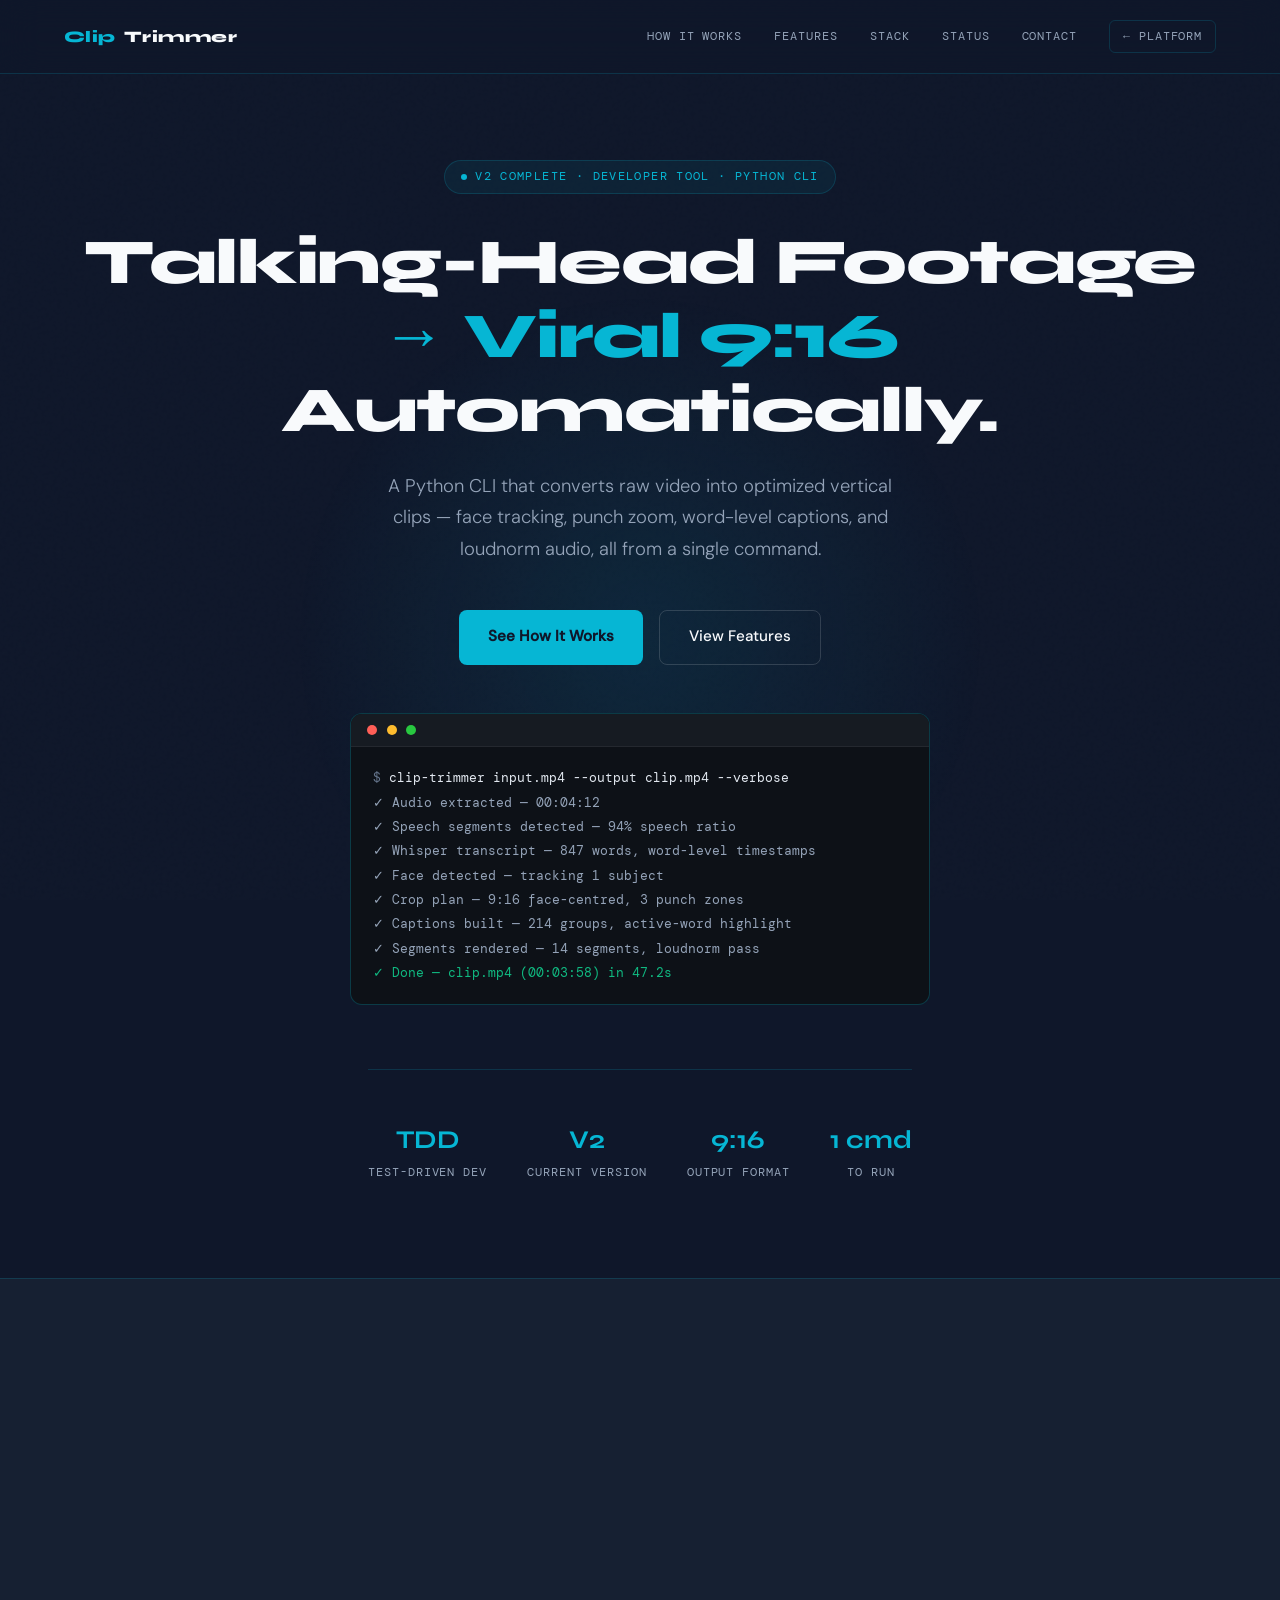
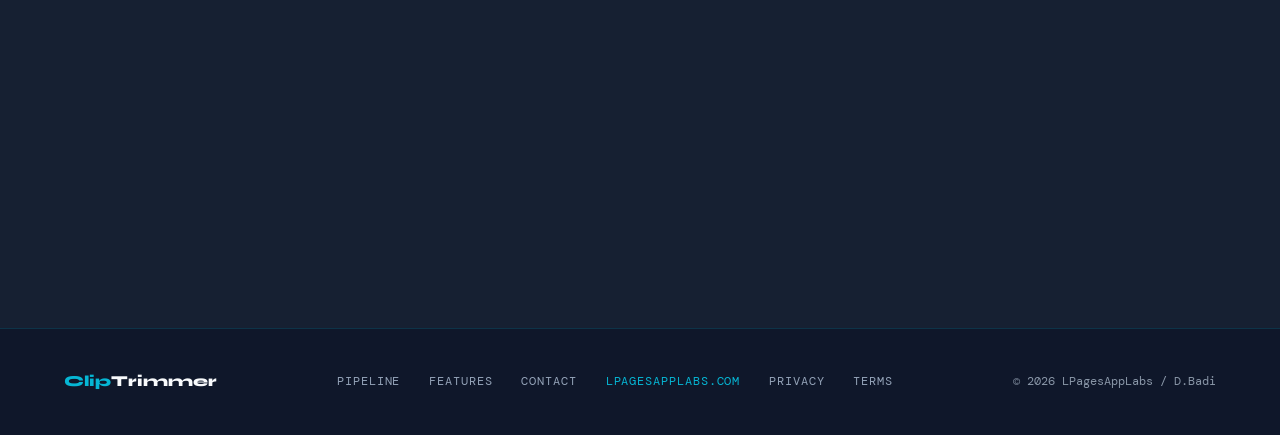
==== public/index.html @ 2daab719 "Separate served content from internal tooling — the actual fix _redirects failed twice to block /.ci" ====
<!DOCTYPE html>
<!-- LPagesAppLabs Platform v1.0 · Clip Trimmer · contact@lpagesapplabs.com -->
<html lang="en">
<head>
  <meta charset="UTF-8" />
  <meta name="viewport" content="width=device-width, initial-scale=1.0"/>
  <meta name="color-scheme" content="dark">
  <title>Clip Trimmer — Viral 9:16 Video Automation</title>
  <meta name="description" content="Clip Trimmer is a Python CLI tool that automatically converts talking-head footage into optimized 9:16 vertical clips with face tracking, punch zoom, and ASS captions.">
  <link rel="canonical" href="https://clip-trimmer.lpagesapplabs.com/" />
  <meta property="og:title" content="Clip Trimmer — Viral 9:16 Video Automation" />
  <meta property="og:description" content="Python CLI. Face crop, punch zoom, captions. V2 complete. Fully tested." />
  <meta property="og:url" content="https://clip-trimmer.lpagesapplabs.com/" />
  <meta property="og:image" content="https://lpagesapplabs.com/og-image.png" />
  <meta property="og:image:width" content="1200" />
  <meta property="og:image:height" content="630" />
  <meta property="og:type" content="website" />
  <meta name="twitter:card" content="summary_large_image" />
  <meta name="twitter:title" content="Clip Trimmer — Viral 9:16 Video Automation" />
  <meta name="twitter:description" content="Python CLI. Face crop, punch zoom, captions. V2 complete. Fully tested." />
  <meta name="twitter:image" content="https://lpagesapplabs.com/og-image.png" />
  <meta name="theme-color" content="#0F172A">
  <meta name="robots" content="index, follow">
  <link rel="icon" href="https://lpagesapplabs.com/logo.svg" type="image/svg+xml">
  <script src="main.js"></script>
  <link rel="stylesheet" href="fonts.css">
  <link rel="preload" href="fonts/syne-latin-800-normal.woff2" as="font" type="font/woff2" crossorigin>
  <link rel="preload" href="fonts/dm-sans-latin-400-normal.woff2" as="font" type="font/woff2" crossorigin>
  <link rel="stylesheet" href="styles.css">
</head>
<body>
<a class="skip-link" href="#main-content">Skip to main content</a>

<nav>
  <a href="#hero" class="nav-logo"><span>Clip</span>Trimmer</a>
  <div class="nav-right">
    <div class="nav-links">
      <a href="#pipeline">How It Works</a>
      <a href="#features">Features</a>
      <a href="#tech">Stack</a>
      <a href="#status">Status</a>
      <a href="#contact">Contact</a>
    </div>
    <a href="https://lpagesapplabs.com" class="nav-platform" rel="noopener noreferrer">← Platform</a>
    <button class="nav-hamburger" id="hamburger" aria-label="Menu" aria-expanded="false" aria-controls="navMobile"><span></span><span></span><span></span></button>
  </div>
</nav>
<div class="nav-mobile" id="navMobile">
  <a href="#pipeline">How It Works</a>
  <a href="#features">Features</a>
  <a href="#tech">Stack</a>
  <a href="#status">Status</a>
  <a href="#contact">Contact</a>
  <a href="https://lpagesapplabs.com" rel="noopener noreferrer">← Platform</a>
</div>

<main id="main-content">
<!-- HERO -->
<section id="hero">
  <div class="hero-glow"></div>
  <div class="hero-badge"><span class="badge-dot"></span> V2 Complete · Developer Tool · Python CLI</div>
  <h1>Talking-Head Footage<br><span class="accent">→ Viral 9:16</span><br>Automatically.</h1>
  <p class="hero-sub">A Python CLI that converts raw video into optimized vertical clips — face tracking, punch zoom, word-level captions, and loudnorm audio, all from a single command.</p>
  <div class="btn-group">
    <a href="#pipeline" class="btn btn-primary">See How It Works</a>
    <a href="#features" class="btn btn-secondary">View Features</a>
  </div>

  <!-- TERMINAL MOCK -->
  <div class="terminal-wrap">
    <div class="terminal">
      <div class="terminal-bar">
        <span class="t-dot r"></span><span class="t-dot y"></span><span class="t-dot g"></span>
      </div>
      <div class="terminal-body">
        <div><span class="t-prompt">$ </span><span class="t-cmd">clip-trimmer input.mp4 --output clip.mp4 --verbose</span></div>
        <div><span class="t-out">✓ Audio extracted — 00:04:12</span></div>
        <div><span class="t-out">✓ Speech segments detected — 94% speech ratio</span></div>
        <div><span class="t-out">✓ Whisper transcript — 847 words, word-level timestamps</span></div>
        <div><span class="t-out">✓ Face detected — tracking 1 subject</span></div>
        <div><span class="t-out">✓ Crop plan — 9:16 face-centred, 3 punch zones</span></div>
        <div><span class="t-out">✓ Captions built — 214 groups, active-word highlight</span></div>
        <div><span class="t-out">✓ Segments rendered — 14 segments, loudnorm pass</span></div>
        <div><span class="t-ok">✓ Done — clip.mp4 (00:03:58) in 47.2s</span></div>
      </div>
    </div>
  </div>

  <div class="hero-stat-bar">
    <div class="stat"><div class="stat-num">TDD</div><div class="stat-label">Test-driven dev</div></div>
    <div class="stat"><div class="stat-num">V2</div><div class="stat-label">Current version</div></div>
    <div class="stat"><div class="stat-num">9:16</div><div class="stat-label">Output format</div></div>
    <div class="stat"><div class="stat-num">1 cmd</div><div class="stat-label">To run</div></div>
  </div>
</section>

<!-- PIPELINE -->
<section id="pipeline">
  <div class="pipeline-inner">
    <div class="pipeline-header reveal">
      <div class="section-label">The Pipeline</div>
      <h2 class="section-title">One Command.<br>Six Stages.</h2>
      <p>Every step is deterministic, testable in isolation, and configurable via CLI flags.</p>
    </div>
    <div class="steps-grid">
      <div class="step-card reveal"><div class="step-n">01 / AUDIO</div><div class="step-icon"><svg width="24" height="24" viewBox="0 0 24 24" fill="none" stroke="#06B6D4" stroke-width="1.5" stroke-linecap="round" stroke-linejoin="round" aria-hidden="true"><path d="M12 1a3 3 0 0 0-3 3v8a3 3 0 0 0 6 0V4a3 3 0 0 0-3-3z"/><path d="M19 10v2a7 7 0 0 1-14 0v-2"/><line x1="12" y1="19" x2="12" y2="23"/><line x1="8" y1="23" x2="16" y2="23"/></svg></div><h3 class="step-title">Extract & Detect Speech</h3><div class="step-desc">WebRTC VAD strips silence. Only real speech regions go forward.</div></div>
      <div class="step-card reveal"><div class="step-n">02 / TRANSCRIPT</div><div class="step-icon"><svg width="24" height="24" viewBox="0 0 24 24" fill="none" stroke="#06B6D4" stroke-width="1.5" stroke-linecap="round" stroke-linejoin="round" aria-hidden="true"><path d="M14 2H6a2 2 0 0 0-2 2v16a2 2 0 0 0 2 2h12a2 2 0 0 0 2-2V8z"/><polyline points="14 2 14 8 20 8"/><line x1="16" y1="13" x2="8" y2="13"/><line x1="16" y1="17" x2="8" y2="17"/><polyline points="10 9 9 9 8 9"/></svg></div><h3 class="step-title">Word-Level Timestamps</h3><div class="step-desc">OpenAI Whisper produces per-word timestamps with model caching.</div></div>
      <div class="step-card reveal"><div class="step-n">03 / FACE</div><div class="step-icon"><svg width="24" height="24" viewBox="0 0 24 24" fill="none" stroke="#06B6D4" stroke-width="1.5" stroke-linecap="round" stroke-linejoin="round" aria-hidden="true"><path d="M1 12s4-8 11-8 11 8 11 8-4 8-11 8-11-8-11-8z"/><circle cx="12" cy="12" r="3"/></svg></div><h3 class="step-title">Face Tracking</h3><div class="step-desc">Detects and tracks the main subject for a face-centred 9:16 crop.</div></div>
      <div class="step-card reveal"><div class="step-n">04 / EDIT</div><div class="step-icon"><svg width="24" height="24" viewBox="0 0 24 24" fill="none" stroke="#06B6D4" stroke-width="1.5" stroke-linecap="round" stroke-linejoin="round" aria-hidden="true"><circle cx="6" cy="6" r="3"/><circle cx="6" cy="18" r="3"/><line x1="20" y1="4" x2="8.12" y2="15.88"/><line x1="14.47" y1="14.48" x2="20" y2="20"/><line x1="8.12" y1="8.12" x2="12" y2="12"/></svg></div><h3 class="step-title">Crop & Punch Zoom Plan</h3><div class="step-desc">Per-segment scale→crop pipeline with slow-zoom for engagement.</div></div>
      <div class="step-card reveal"><div class="step-n">05 / CAPTIONS</div><div class="step-icon"><svg width="24" height="24" viewBox="0 0 24 24" fill="none" stroke="#06B6D4" stroke-width="1.5" stroke-linecap="round" stroke-linejoin="round" aria-hidden="true"><path d="M21 15a2 2 0 0 1-2 2H7l-4 4V5a2 2 0 0 1 2-2h14a2 2 0 0 1 2 2z"/></svg></div><h3 class="step-title">ASS Caption Burn</h3><div class="step-desc">3–5 word groups with active-word highlight — burned into the output.</div></div>
      <div class="step-card reveal"><div class="step-n">06 / RENDER</div><div class="step-icon"><svg width="24" height="24" viewBox="0 0 24 24" fill="none" stroke="#06B6D4" stroke-width="1.5" stroke-linecap="round" stroke-linejoin="round" aria-hidden="true"><rect x="2" y="2" width="20" height="20" rx="2.18" ry="2.18"/><line x1="7" y1="2" x2="7" y2="22"/><line x1="17" y1="2" x2="17" y2="22"/><line x1="2" y1="12" x2="22" y2="12"/><line x1="2" y1="7" x2="7" y2="7"/><line x1="2" y1="17" x2="7" y2="17"/><line x1="17" y1="17" x2="22" y2="17"/><line x1="17" y1="7" x2="22" y2="7"/></svg></div><h3 class="step-title">FFmpeg Render & Loudnorm</h3><div class="step-desc">Segments rendered and concatenated. Audio normalised to broadcast standard.</div></div>
    </div>
  </div>
</section>

<!-- FEATURES -->
<section id="features">
  <div class="features-header reveal">
    <div class="section-label">What's In V2</div>
    <h2 class="section-title">Built for Reliability.</h2>
  </div>
  <div class="feat-grid">
    <div class="feat-card reveal"><div class="feat-icon"><svg width="24" height="24" viewBox="0 0 24 24" fill="none" stroke="#06B6D4" stroke-width="1.5" stroke-linecap="round" stroke-linejoin="round" aria-hidden="true"><circle cx="12" cy="12" r="10"/><circle cx="12" cy="12" r="6"/><circle cx="12" cy="12" r="2"/></svg></div><div class="feat-title">Face-Centred Crop</div><p class="feat-desc">Automatically centres the 9:16 crop on the detected face. Falls back to centre crop when no face is present.</p></div>
    <div class="feat-card reveal"><div class="feat-icon"><svg width="24" height="24" viewBox="0 0 24 24" fill="none" stroke="#06B6D4" stroke-width="1.5" stroke-linecap="round" stroke-linejoin="round" aria-hidden="true"><polygon points="13 2 3 14 12 14 11 22 21 10 12 10 13 2"/></svg></div><div class="feat-title">Punch Zoom</div><p class="feat-desc">Adds slow-zoom punch-in effects at strategic moments to increase retention without looking artificial.</p></div>
    <div class="feat-card reveal"><div class="feat-icon"><svg width="24" height="24" viewBox="0 0 24 24" fill="none" stroke="#06B6D4" stroke-width="1.5" stroke-linecap="round" stroke-linejoin="round" aria-hidden="true"><path d="M21 15a2 2 0 0 1-2 2H7l-4 4V5a2 2 0 0 1 2-2h14a2 2 0 0 1 2 2z"/></svg></div><div class="feat-title">ASS Captions with Highlight</div><p class="feat-desc">Word-level timestamps from Whisper drive 3–5 word caption groups with an active-word highlight that tracks speech.</p></div>
    <div class="feat-card reveal"><div class="feat-icon"><svg width="24" height="24" viewBox="0 0 24 24" fill="none" stroke="#06B6D4" stroke-width="1.5" stroke-linecap="round" stroke-linejoin="round" aria-hidden="true"><polygon points="11 5 6 9 2 9 2 15 6 15 11 19 11 5"/><line x1="23" y1="9" x2="17" y2="15"/><line x1="17" y1="9" x2="23" y2="15"/></svg></div><div class="feat-title">Silence Removal</div><p class="feat-desc">WebRTC VAD detects and cuts silent sections. <code>--silence-gap</code> flag controls the minimum gap to cut.</p></div>
    <div class="feat-card reveal"><div class="feat-icon"><svg width="24" height="24" viewBox="0 0 24 24" fill="none" stroke="#06B6D4" stroke-width="1.5" stroke-linecap="round" stroke-linejoin="round" aria-hidden="true"><line x1="18" y1="20" x2="18" y2="10"/><line x1="12" y1="20" x2="12" y2="4"/><line x1="6" y1="20" x2="6" y2="14"/></svg></div><div class="feat-title">Loudnorm Audio</div><p class="feat-desc">EBU R128 loudness normalisation applied per-segment and on the final output. Consistent audio across all clips.</p></div>
    <div class="feat-card reveal"><div class="feat-icon"><svg width="24" height="24" viewBox="0 0 24 24" fill="none" stroke="#06B6D4" stroke-width="1.5" stroke-linecap="round" stroke-linejoin="round" aria-hidden="true"><path d="M9 3v9l-3 6h12l-3-6V3"/><line x1="8" y1="3" x2="16" y2="3"/></svg></div><div class="feat-title">Test-driven, CI/CD</div><p class="feat-desc">Unit tests cover every module. Automated CI runs on every push. Zero suppressed warnings.</p></div>
  </div>
</section>

<!-- TECH STACK -->
<section id="tech">
  <div class="tech-inner">
    <div class="tech-header reveal">
      <div class="section-label">Tech Stack</div>
      <h2 class="section-title">Built on Proven Tools.</h2>
    </div>
    <div class="stack-grid reveal">
      <div class="stack-item"><span class="stack-icon"><svg width="24" height="24" viewBox="0 0 24 24" fill="none" stroke="#06B6D4" stroke-width="1.5" stroke-linecap="round" stroke-linejoin="round" aria-hidden="true"><polyline points="4 17 10 11 4 5"/><line x1="12" y1="19" x2="20" y2="19"/></svg></span><div><div class="stack-name">Python</div><div class="stack-role">CLI · core pipeline</div></div></div>
      <div class="stack-item"><span class="stack-icon"><svg width="24" height="24" viewBox="0 0 24 24" fill="none" stroke="#06B6D4" stroke-width="1.5" stroke-linecap="round" stroke-linejoin="round" aria-hidden="true"><path d="M12 1a3 3 0 0 0-3 3v8a3 3 0 0 0 6 0V4a3 3 0 0 0-3-3z"/><path d="M19 10v2a7 7 0 0 1-14 0v-2"/><line x1="12" y1="19" x2="12" y2="23"/><line x1="8" y1="23" x2="16" y2="23"/></svg></span><div><div class="stack-name">Whisper</div><div class="stack-role">Word-level transcription</div></div></div>
      <div class="stack-item"><span class="stack-icon"><svg width="24" height="24" viewBox="0 0 24 24" fill="none" stroke="#06B6D4" stroke-width="1.5" stroke-linecap="round" stroke-linejoin="round" aria-hidden="true"><polyline points="22 12 18 12 15 21 9 3 6 12 2 12"/></svg></span><div><div class="stack-name">WebRTC VAD</div><div class="stack-role">Speech detection</div></div></div>
      <div class="stack-item"><span class="stack-icon"><svg width="24" height="24" viewBox="0 0 24 24" fill="none" stroke="#06B6D4" stroke-width="1.5" stroke-linecap="round" stroke-linejoin="round" aria-hidden="true"><rect x="2" y="2" width="20" height="20" rx="2.18" ry="2.18"/><line x1="7" y1="2" x2="7" y2="22"/><line x1="17" y1="2" x2="17" y2="22"/><line x1="2" y1="12" x2="22" y2="12"/><line x1="2" y1="7" x2="7" y2="7"/><line x1="2" y1="17" x2="7" y2="17"/><line x1="17" y1="17" x2="22" y2="17"/><line x1="17" y1="7" x2="22" y2="7"/></svg></span><div><div class="stack-name">FFmpeg</div><div class="stack-role">Video render + loudnorm</div></div></div>
      <div class="stack-item"><span class="stack-icon"><svg width="24" height="24" viewBox="0 0 24 24" fill="none" stroke="#06B6D4" stroke-width="1.5" stroke-linecap="round" stroke-linejoin="round" aria-hidden="true"><path d="M1 12s4-8 11-8 11 8 11 8-4 8-11 8-11-8-11-8z"/><circle cx="12" cy="12" r="3"/></svg></span><div><div class="stack-name">OpenCV</div><div class="stack-role">Face detection + tracking</div></div></div>
      <div class="stack-item"><span class="stack-icon"><svg width="24" height="24" viewBox="0 0 24 24" fill="none" stroke="#06B6D4" stroke-width="1.5" stroke-linecap="round" stroke-linejoin="round" aria-hidden="true"><polyline points="9 11 12 14 22 4"/><path d="M21 12v7a2 2 0 0 1-2 2H5a2 2 0 0 1-2-2V5a2 2 0 0 1 2-2h11"/></svg></span><div><div class="stack-name">Automated testing</div><div class="stack-role">Tests · linting · CI</div></div></div>
    </div>
  </div>
</section>

<!-- STATUS -->
<section id="status">
  <div class="status-inner">
    <div class="reveal">
      <div class="section-label">Build Status</div>
      <h2 class="section-title">V2 Complete.</h2>
      <p class="note-dim">All V2 modules are shipped. V3 (smart tracking, AI-guided cuts) is on the roadmap.</p>
    </div>
    <div class="status-bar reveal">
      <div class="status-row"><span class="s-label">Core pipeline (audio → render)</span><span class="s-badge s-done">✓ V2 Complete</span></div>
      <div class="status-row"><span class="s-label">Whisper word-level timestamps</span><span class="s-badge s-done">✓ V2 Complete</span></div>
      <div class="status-row"><span class="s-label">Face tracking crop</span><span class="s-badge s-done">✓ V2 Complete</span></div>
      <div class="status-row"><span class="s-label">ASS captions + active word highlight</span><span class="s-badge s-done">✓ V2 Complete</span></div>
      <div class="status-row"><span class="s-label">55 unit tests + CI/CD</span><span class="s-badge s-done">✓ V2 Complete</span></div>
      <div class="status-row"><span class="s-label">End-to-end validation on production clips</span><span class="s-badge s-wip">In progress</span></div>
      <div class="status-row"><span class="s-label">E2E test on real clips</span><span class="s-badge s-pending">→ In Progress</span></div>
      <div class="status-row"><span class="s-label">V3 — Smart tracking, AI-guided cuts</span><span class="s-badge s-roadmap">Roadmap</span></div>
    </div>
  </div>
</section>

<!-- CONTACT -->
<section id="contact">
  <div class="reveal">
    <div class="section-label">Get in Touch</div>
    <h2 class="section-title">Contact</h2>
  </div>
  <div class="contact-box reveal">
    <p>Questions, feedback, or integration requests — reach out directly.</p>
    <a href="mailto:contact@lpagesapplabs.com" class="contact-email">contact@lpagesapplabs.com</a>
  </div>
</section>

</main>

<footer>
  <a href="#hero" class="footer-logo"><span>Clip</span>Trimmer</a>
  <div class="footer-links">
    <a href="#pipeline">Pipeline</a>
    <a href="#features">Features</a>
    <a href="#contact">Contact</a>
    <a href="https://lpagesapplabs.com" class="footer-platform" rel="noopener noreferrer">lpagesapplabs.com</a>
    <a href="privacy.html">Privacy</a>
    <a href="terms.html">Terms</a>
  </div>
  <div class="footer-copy">© 2026 LPagesAppLabs / D.Badi</div>
</footer>

</body>
</html>
---- public/fonts.css ----
/* Self-hosted webfonts. Previously loaded from fonts.bunny.net, which sat in both
   style-src and font-src on all nine origins with no SRI possible, because the
   CSS URL is generated. Serving them from our own origin removes the last
   third-party origin on the platform and lets the CSP drop to 'self'.
   Greek subsets omitted; latin and latin-ext cover English and Romanian. */

/* latin */
@font-face {
  font-family: 'Syne';
  font-style: normal;
  font-weight: 400;
  font-stretch: 100%;
  font-display: swap;
  src: url(fonts/syne-latin-400-normal.woff2) format('woff2'); 
  unicode-range: U+0000-00FF,U+0131,U+0152-0153,U+02BB-02BC,U+02C6,U+02DA,U+02DC,U+0304,U+0308,U+0329,U+2000-206F,U+20AC,U+2122,U+2191,U+2193,U+2212,U+2215,U+FEFF,U+FFFD;
}

/* latin-ext */
@font-face {
  font-family: 'Syne';
  font-style: normal;
  font-weight: 400;
  font-stretch: 100%;
  font-display: swap;
  src: url(fonts/syne-latin-ext-400-normal.woff2) format('woff2'); 
  unicode-range: U+0100-02BA,U+02BD-02C5,U+02C7-02CC,U+02CE-02D7,U+02DD-02FF,U+0304,U+0308,U+0329,U+1D00-1DBF,U+1E00-1E9F,U+1EF2-1EFF,U+2020,U+20A0-20AB,U+20AD-20C0,U+2113,U+2C60-2C7F,U+A720-A7FF;
}

/* latin */
@font-face {
  font-family: 'Syne';
  font-style: normal;
  font-weight: 600;
  font-stretch: 100%;
  font-display: swap;
  src: url(fonts/syne-latin-600-normal.woff2) format('woff2'); 
  unicode-range: U+0000-00FF,U+0131,U+0152-0153,U+02BB-02BC,U+02C6,U+02DA,U+02DC,U+0304,U+0308,U+0329,U+2000-206F,U+20AC,U+2122,U+2191,U+2193,U+2212,U+2215,U+FEFF,U+FFFD;
}

/* latin-ext */
@font-face {
  font-family: 'Syne';
  font-style: normal;
  font-weight: 600;
  font-stretch: 100%;
  font-display: swap;
  src: url(fonts/syne-latin-ext-600-normal.woff2) format('woff2'); 
  unicode-range: U+0100-02BA,U+02BD-02C5,U+02C7-02CC,U+02CE-02D7,U+02DD-02FF,U+0304,U+0308,U+0329,U+1D00-1DBF,U+1E00-1E9F,U+1EF2-1EFF,U+2020,U+20A0-20AB,U+20AD-20C0,U+2113,U+2C60-2C7F,U+A720-A7FF;
}

/* latin */
@font-face {
  font-family: 'Syne';
  font-style: normal;
  font-weight: 700;
  font-stretch: 100%;
  font-display: swap;
  src: url(fonts/syne-latin-700-normal.woff2) format('woff2'); 
  unicode-range: U+0000-00FF,U+0131,U+0152-0153,U+02BB-02BC,U+02C6,U+02DA,U+02DC,U+0304,U+0308,U+0329,U+2000-206F,U+20AC,U+2122,U+2191,U+2193,U+2212,U+2215,U+FEFF,U+FFFD;
}

/* latin-ext */
@font-face {
  font-family: 'Syne';
  font-style: normal;
  font-weight: 700;
  font-stretch: 100%;
  font-display: swap;
  src: url(fonts/syne-latin-ext-700-normal.woff2) format('woff2'); 
  unicode-range: U+0100-02BA,U+02BD-02C5,U+02C7-02CC,U+02CE-02D7,U+02DD-02FF,U+0304,U+0308,U+0329,U+1D00-1DBF,U+1E00-1E9F,U+1EF2-1EFF,U+2020,U+20A0-20AB,U+20AD-20C0,U+2113,U+2C60-2C7F,U+A720-A7FF;
}

/* latin */
@font-face {
  font-family: 'Syne';
  font-style: normal;
  font-weight: 800;
  font-stretch: 100%;
  font-display: swap;
  src: url(fonts/syne-latin-800-normal.woff2) format('woff2'); 
  unicode-range: U+0000-00FF,U+0131,U+0152-0153,U+02BB-02BC,U+02C6,U+02DA,U+02DC,U+0304,U+0308,U+0329,U+2000-206F,U+20AC,U+2122,U+2191,U+2193,U+2212,U+2215,U+FEFF,U+FFFD;
}

/* latin-ext */
@font-face {
  font-family: 'Syne';
  font-style: normal;
  font-weight: 800;
  font-stretch: 100%;
  font-display: swap;
  src: url(fonts/syne-latin-ext-800-normal.woff2) format('woff2'); 
  unicode-range: U+0100-02BA,U+02BD-02C5,U+02C7-02CC,U+02CE-02D7,U+02DD-02FF,U+0304,U+0308,U+0329,U+1D00-1DBF,U+1E00-1E9F,U+1EF2-1EFF,U+2020,U+20A0-20AB,U+20AD-20C0,U+2113,U+2C60-2C7F,U+A720-A7FF;
}

/* latin */
@font-face {
  font-family: 'DM Mono';
  font-style: normal;
  font-weight: 300;
  font-display: swap;
  src: url(fonts/dm-mono-latin-300-normal.woff2) format('woff2'); 
  unicode-range: U+0000-00FF,U+0131,U+0152-0153,U+02BB-02BC,U+02C6,U+02DA,U+02DC,U+0304,U+0308,U+0329,U+2000-206F,U+20AC,U+2122,U+2191,U+2193,U+2212,U+2215,U+FEFF,U+FFFD;
}

/* latin-ext */
@font-face {
  font-family: 'DM Mono';
  font-style: normal;
  font-weight: 300;
  font-display: swap;
  src: url(fonts/dm-mono-latin-ext-300-normal.woff2) format('woff2'); 
  unicode-range: U+0100-02BA,U+02BD-02C5,U+02C7-02CC,U+02CE-02D7,U+02DD-02FF,U+0304,U+0308,U+0329,U+1D00-1DBF,U+1E00-1E9F,U+1EF2-1EFF,U+2020,U+20A0-20AB,U+20AD-20C0,U+2113,U+2C60-2C7F,U+A720-A7FF;
}

/* latin */
@font-face {
  font-family: 'DM Mono';
  font-style: normal;
  font-weight: 400;
  font-display: swap;
  src: url(fonts/dm-mono-latin-400-normal.woff2) format('woff2'); 
  unicode-range: U+0000-00FF,U+0131,U+0152-0153,U+02BB-02BC,U+02C6,U+02DA,U+02DC,U+0304,U+0308,U+0329,U+2000-206F,U+20AC,U+2122,U+2191,U+2193,U+2212,U+2215,U+FEFF,U+FFFD;
}

/* latin-ext */
@font-face {
  font-family: 'DM Mono';
  font-style: normal;
  font-weight: 400;
  font-display: swap;
  src: url(fonts/dm-mono-latin-ext-400-normal.woff2) format('woff2'); 
  unicode-range: U+0100-02BA,U+02BD-02C5,U+02C7-02CC,U+02CE-02D7,U+02DD-02FF,U+0304,U+0308,U+0329,U+1D00-1DBF,U+1E00-1E9F,U+1EF2-1EFF,U+2020,U+20A0-20AB,U+20AD-20C0,U+2113,U+2C60-2C7F,U+A720-A7FF;
}

/* latin */
@font-face {
  font-family: 'DM Mono';
  font-style: normal;
  font-weight: 500;
  font-display: swap;
  src: url(fonts/dm-mono-latin-500-normal.woff2) format('woff2'); 
  unicode-range: U+0000-00FF,U+0131,U+0152-0153,U+02BB-02BC,U+02C6,U+02DA,U+02DC,U+0304,U+0308,U+0329,U+2000-206F,U+20AC,U+2122,U+2191,U+2193,U+2212,U+2215,U+FEFF,U+FFFD;
}

/* latin-ext */
@font-face {
  font-family: 'DM Mono';
  font-style: normal;
  font-weight: 500;
  font-display: swap;
  src: url(fonts/dm-mono-latin-ext-500-normal.woff2) format('woff2'); 
  unicode-range: U+0100-02BA,U+02BD-02C5,U+02C7-02CC,U+02CE-02D7,U+02DD-02FF,U+0304,U+0308,U+0329,U+1D00-1DBF,U+1E00-1E9F,U+1EF2-1EFF,U+2020,U+20A0-20AB,U+20AD-20C0,U+2113,U+2C60-2C7F,U+A720-A7FF;
}

/* latin */
@font-face {
  font-family: 'DM Sans';
  font-style: normal;
  font-weight: 300;
  font-stretch: 100%;
  font-display: swap;
  src: url(fonts/dm-sans-latin-300-normal.woff2) format('woff2'); 
  unicode-range: U+0000-00FF,U+0131,U+0152-0153,U+02BB-02BC,U+02C6,U+02DA,U+02DC,U+0304,U+0308,U+0329,U+2000-206F,U+20AC,U+2122,U+2191,U+2193,U+2212,U+2215,U+FEFF,U+FFFD;
}

/* latin-ext */
@font-face {
  font-family: 'DM Sans';
  font-style: normal;
  font-weight: 300;
  font-stretch: 100%;
  font-display: swap;
  src: url(fonts/dm-sans-latin-ext-300-normal.woff2) format('woff2'); 
  unicode-range: U+0100-02BA,U+02BD-02C5,U+02C7-02CC,U+02CE-02D7,U+02DD-02FF,U+0304,U+0308,U+0329,U+1D00-1DBF,U+1E00-1E9F,U+1EF2-1EFF,U+2020,U+20A0-20AB,U+20AD-20C0,U+2113,U+2C60-2C7F,U+A720-A7FF;
}

/* latin */
@font-face {
  font-family: 'DM Sans';
  font-style: normal;
  font-weight: 400;
  font-stretch: 100%;
  font-display: swap;
  src: url(fonts/dm-sans-latin-400-normal.woff2) format('woff2'); 
  unicode-range: U+0000-00FF,U+0131,U+0152-0153,U+02BB-02BC,U+02C6,U+02DA,U+02DC,U+0304,U+0308,U+0329,U+2000-206F,U+20AC,U+2122,U+2191,U+2193,U+2212,U+2215,U+FEFF,U+FFFD;
}

/* latin-ext */
@font-face {
  font-family: 'DM Sans';
  font-style: normal;
  font-weight: 400;
  font-stretch: 100%;
  font-display: swap;
  src: url(fonts/dm-sans-latin-ext-400-normal.woff2) format('woff2'); 
  unicode-range: U+0100-02BA,U+02BD-02C5,U+02C7-02CC,U+02CE-02D7,U+02DD-02FF,U+0304,U+0308,U+0329,U+1D00-1DBF,U+1E00-1E9F,U+1EF2-1EFF,U+2020,U+20A0-20AB,U+20AD-20C0,U+2113,U+2C60-2C7F,U+A720-A7FF;
}

/* latin */
@font-face {
  font-family: 'DM Sans';
  font-style: normal;
  font-weight: 500;
  font-stretch: 100%;
  font-display: swap;
  src: url(fonts/dm-sans-latin-500-normal.woff2) format('woff2'); 
  unicode-range: U+0000-00FF,U+0131,U+0152-0153,U+02BB-02BC,U+02C6,U+02DA,U+02DC,U+0304,U+0308,U+0329,U+2000-206F,U+20AC,U+2122,U+2191,U+2193,U+2212,U+2215,U+FEFF,U+FFFD;
}

/* latin-ext */
@font-face {
  font-family: 'DM Sans';
  font-style: normal;
  font-weight: 500;
  font-stretch: 100%;
  font-display: swap;
  src: url(fonts/dm-sans-latin-ext-500-normal.woff2) format('woff2'); 
  unicode-range: U+0100-02BA,U+02BD-02C5,U+02C7-02CC,U+02CE-02D7,U+02DD-02FF,U+0304,U+0308,U+0329,U+1D00-1DBF,U+1E00-1E9F,U+1EF2-1EFF,U+2020,U+20A0-20AB,U+20AD-20C0,U+2113,U+2C60-2C7F,U+A720-A7FF;
}
---- public/styles.css ----
*, *::before, *::after { box-sizing: border-box; margin: 0; padding: 0; }
    :root {
      --bg: #0F172A; --bg2: #111827;
      --surface: #1E293B; --surface2: #162032;
      --cyan: #06B6D4; --cyan-dim: #0891B2;
      --cyan-glow: rgba(6,182,212,0.15);
      --cyan-glow2: rgba(6,182,212,0.07);
      --accent2: #22D3EE;
      --emerald: #10B981;
      --white: #F8FAFC; --muted: #94A3B8; --muted-dim: #8A97A8;
      --border: rgba(6,182,212,0.18);
    }
    html { scroll-behavior: smooth; }
    body { background: var(--bg); color: var(--white); font-family: 'DM Sans', sans-serif; font-size: 16px; line-height: 1.7; overflow-x: hidden; }
    body::before { content:''; position:fixed; inset:0; background-image:url("data:image/svg+xml,%3Csvg viewBox='0 0 256 256' xmlns='http://www.w3.org/2000/svg'%3E%3Cfilter id='noise'%3E%3CfeTurbulence type='fractalNoise' baseFrequency='0.9' numOctaves='4' stitchTiles='stitch'/%3E%3C/filter%3E%3Crect width='100%25' height='100%25' filter='url(%23noise)' opacity='0.04'/%3E%3C/svg%3E"); pointer-events:none; z-index:0; opacity:0.4; }
    section { position: relative; z-index: 1; }

    nav { position:fixed; top:0; left:0; right:0; z-index:100; display:flex; justify-content:space-between; align-items:center; padding:1.25rem 5%; background:rgba(15,23,42,0.88); backdrop-filter:blur(18px); border-bottom:1px solid var(--border); }
    .nav-logo { font-family:'Syne',sans-serif; font-weight:800; font-size:1rem; letter-spacing:0.03em; color:var(--white); display:flex; align-items:center; gap:0.5rem; text-decoration:none; }
    .nav-logo span { color:var(--cyan); }
    .nav-right { display:flex; align-items:center; gap:2rem; }
    .nav-links { display:flex; gap:2rem; }
    .nav-links a { font-family:'DM Mono',monospace; font-size:0.75rem; color:var(--muted); text-decoration:none; letter-spacing:0.08em; text-transform:uppercase; transition:color 0.2s; }
    .nav-links a:hover { color:var(--cyan); }
    .nav-platform { font-family:'DM Mono',monospace; font-size:0.72rem; color:var(--muted); text-decoration:none; letter-spacing:0.08em; text-transform:uppercase; border:1px solid var(--border); padding:0.35rem 0.8rem; border-radius:6px; transition:all 0.2s; }
    .nav-platform:hover { color:var(--accent2); border-color:rgba(34,211,238,0.3); }
    .nav-hamburger { display:none; flex-direction:column; gap:5px; cursor:pointer; padding:4px; background:none; border:none; }
    .nav-hamburger span { display:block; width:22px; height:2px; background:var(--muted); border-radius:2px; }
    .nav-mobile { display:none; flex-direction:column; background:rgba(15,23,42,0.97); border-top:1px solid var(--border); padding:1rem 5%; position:fixed; top:62px; left:0; right:0; z-index:99; }
    .nav-mobile a { font-family:'DM Mono',monospace; font-size:0.85rem; color:var(--muted); text-decoration:none; letter-spacing:0.08em; text-transform:uppercase; padding:0.75rem 0; border-bottom:1px solid rgba(255,255,255,0.04); transition:color 0.2s; }
    .nav-mobile a:last-child { border-bottom:none; }
    .nav-mobile a:hover { color:var(--cyan); }
    .nav-mobile.open { display:flex; }

    #hero { min-height:100vh; display:flex; flex-direction:column; align-items:center; justify-content:center; text-align:center; padding:10rem 5% 6rem; overflow:hidden; }
    .hero-glow { position:absolute; width:700px; height:700px; border-radius:50%; background:radial-gradient(circle, rgba(6,182,212,0.1) 0%, transparent 70%); top:50%; left:50%; transform:translate(-50%,-50%); pointer-events:none; animation:pulse-glow 6s ease-in-out infinite; }
    @keyframes pulse-glow { 0%,100%{opacity:0.7;transform:translate(-50%,-50%) scale(1)} 50%{opacity:1;transform:translate(-50%,-50%) scale(1.08)} }
    .hero-badge { display:inline-flex; align-items:center; gap:0.5rem; font-family:'DM Mono',monospace; font-size:0.72rem; letter-spacing:0.12em; text-transform:uppercase; color:var(--cyan); background:var(--cyan-glow2); border:1px solid var(--border); padding:0.4rem 1rem; border-radius:999px; margin-bottom:2rem; animation:fadeUp 0.6s ease both; }
    .badge-dot { width:6px; height:6px; border-radius:50%; background:var(--cyan); animation:blink 2s ease infinite; }
    @keyframes blink { 0%,100%{opacity:1} 50%{opacity:0.3} }
    h1 { font-family:'Syne',sans-serif; font-weight:800; font-size:clamp(2rem,5vw,4rem); line-height:1.15; letter-spacing:-0.02em; margin-bottom:1.5rem; animation:fadeUp 0.7s 0.1s ease both; }
    h1 .accent { color:var(--cyan); }
    .hero-sub { font-size:clamp(1rem,2vw,1.15rem); color:var(--muted); max-width:520px; margin:0 auto 2.8rem; font-weight:300; animation:fadeUp 0.7s 0.2s ease both; }
    .btn-group { display:flex; gap:1rem; flex-wrap:wrap; justify-content:center; animation:fadeUp 0.7s 0.3s ease both; }
    .btn { display:inline-flex; align-items:center; gap:0.6rem; padding:0.85rem 1.8rem; border-radius:8px; font-family:'DM Sans',sans-serif; font-size:0.95rem; font-weight:500; text-decoration:none; cursor:pointer; transition:all 0.2s; }
    .btn-primary { background:var(--cyan); color:#0F172A; border:none; font-weight:700; }
    .btn-primary:hover { background:var(--cyan-dim); transform:translateY(-2px); box-shadow:0 8px 30px rgba(6,182,212,0.4); }
    .btn-secondary { background:transparent; color:var(--white); border:1px solid rgba(255,255,255,0.15); }
    .btn-secondary:hover { border-color:var(--cyan); color:var(--cyan); transform:translateY(-2px); }

    /* TERMINAL MOCK */
    .terminal-wrap { animation:fadeUp 0.7s 0.4s ease both; margin-top:3rem; width:100%; max-width:580px; }
    .terminal { background:#0d1117; border:1px solid rgba(6,182,212,0.25); border-radius:12px; overflow:hidden; text-align:left; }
    .terminal-bar { background:#161b22; padding:0.7rem 1rem; display:flex; align-items:center; gap:0.6rem; border-bottom:1px solid rgba(255,255,255,0.06); }
    .t-dot { width:10px; height:10px; border-radius:50%; }
    .t-dot.r { background:#FF5F57; } .t-dot.y { background:#FEBC2E; } .t-dot.g { background:#28C840; }
    .terminal-body { padding:1.2rem 1.4rem; font-family:'DM Mono',monospace; font-size:0.8rem; line-height:1.9; }
    .t-prompt { color:#64748b; }
    .t-cmd { color:#e2e8f0; }
    .t-out { color:var(--muted); }
    .t-ok { color:var(--emerald); }
    .t-cyan { color:var(--cyan); }

    .hero-stat-bar { display:flex; gap:2.5rem; flex-wrap:wrap; justify-content:center; margin-top:4rem; padding-top:3rem; border-top:1px solid var(--border); animation:fadeUp 0.7s 0.55s ease both; }
    .stat { text-align:center; }
    .stat-num { font-family:'Syne',sans-serif; font-size:1.6rem; font-weight:700; color:var(--cyan); }
    .stat-label { font-size:0.75rem; color:var(--muted); font-family:'DM Mono',monospace; text-transform:uppercase; letter-spacing:0.08em; }
    @keyframes fadeUp { from{opacity:0;transform:translateY(24px)} to{opacity:1;transform:translateY(0)} }

    .section-label { font-family:'DM Mono',monospace; font-size:0.72rem; letter-spacing:0.14em; text-transform:uppercase; color:var(--cyan); margin-bottom:1rem; }
    .section-title { font-family:'Syne',sans-serif; font-size:clamp(1.8rem,4vw,2.8rem); font-weight:700; line-height:1.2; margin-bottom:1rem; }

    /* PIPELINE */
    #pipeline { padding:7rem 5%; background:var(--surface2); border-top:1px solid var(--border); }
    .pipeline-inner { max-width:1100px; margin:0 auto; }
    .pipeline-header { margin-bottom:3rem; }
    .pipeline-header p { color:var(--muted); font-size:1rem; margin-top:0.5rem; max-width:480px; }
    .steps-grid { display:grid; grid-template-columns:repeat(auto-fit,minmax(200px,1fr)); gap:1rem; }
    .step-card { background:var(--surface); border:1px solid var(--border); border-radius:12px; padding:1.6rem; transition:all 0.2s; }
    .step-card:hover { border-color:rgba(6,182,212,0.4); transform:translateY(-3px); }
    .step-n { font-family:'DM Mono',monospace; font-size:0.65rem; letter-spacing:0.12em; color:var(--cyan); margin-bottom:0.8rem; }
    .step-icon { margin-bottom:0.7rem; display: flex; }
    .step-title { font-family:'Syne',sans-serif; font-size:0.95rem; font-weight:700; margin-bottom:0.4rem; }
    .step-desc { font-size:0.82rem; color:var(--muted); line-height:1.6; }

    /* FEATURES */
    #features { padding:7rem 5%; max-width:1100px; margin:0 auto; }
    .features-header { text-align:center; margin-bottom:3.5rem; }
    .feat-grid { display:grid; grid-template-columns:repeat(auto-fit,minmax(260px,1fr)); gap:1.25rem; }
    .feat-card { background:var(--surface); border:1px solid var(--border); border-radius:12px; padding:1.8rem; transition:all 0.25s; }
    .feat-card:hover { transform:translateY(-3px); border-color:rgba(6,182,212,0.4); }
    .feat-icon { margin-bottom:0.9rem; display: flex; }
    .feat-title { font-family:'Syne',sans-serif; font-size:0.95rem; font-weight:700; margin-bottom:0.4rem; }
    .feat-desc { font-size:0.85rem; color:var(--muted); line-height:1.65; }

    /* TECH STACK */
    #tech { padding:6rem 5%; background:var(--surface2); border-top:1px solid var(--border); }
    .tech-inner { max-width:900px; margin:0 auto; }
    .tech-header { text-align:center; margin-bottom:3rem; }
    .stack-grid { display:grid; grid-template-columns:repeat(auto-fit,minmax(180px,1fr)); gap:0.8rem; }
    .stack-item { background:var(--surface); border:1px solid var(--border); border-radius:10px; padding:1rem 1.2rem; display:flex; align-items:center; gap:0.8rem; transition:all 0.2s; }
    .stack-item:hover { border-color:rgba(6,182,212,0.35); }
    .stack-icon { flex-shrink:0; display: flex; align-items: center; }
    .stack-name { font-family:'DM Mono',monospace; font-size:0.8rem; color:var(--cyan); font-weight:500; }
    .stack-role { font-size:0.73rem; color:var(--muted); }

    /* STATUS */
    #status { padding:6rem 5%; }
    .status-inner { max-width:800px; margin:0 auto; text-align:center; }
    .status-bar { display:flex; flex-direction:column; gap:1rem; margin-top:2.5rem; }
    .status-row { background:var(--surface); border:1px solid var(--border); border-radius:10px; padding:1rem 1.4rem; display:flex; align-items:center; gap:1rem; }
    .s-label { font-family:'DM Mono',monospace; font-size:0.8rem; color:var(--muted); flex:1; text-align:left; }
    .s-badge { font-family:'DM Mono',monospace; font-size:0.7rem; padding:0.2rem 0.6rem; border-radius:4px; white-space:nowrap; }
    .s-done { background:rgba(16,185,129,0.12); border:1px solid rgba(16,185,129,0.25); color:var(--emerald); }
    /* Amber #F59E0B measures 6.81:1 on --surface — an outstanding item must be as
       legible as a completed one, or the status list only tells half the truth. */
    .s-wip { background:rgba(245,158,11,0.12); border:1px solid rgba(245,158,11,0.28); color:#F59E0B; }
    .s-pending { background:rgba(6,182,212,0.1); border:1px solid rgba(6,182,212,0.2); color:var(--cyan); }

    #contact { padding:6rem 5%; background:var(--surface2); border-top:1px solid var(--border); text-align:center; }
    .contact-box { max-width:480px; margin:2rem auto 0; background:var(--surface); border:1px solid var(--border); border-radius:12px; padding:2.5rem; }
    .contact-box p { color:var(--muted); font-size:0.95rem; margin-bottom:1.4rem; }
    .contact-email { display:inline-block; font-family:'DM Mono',monospace; font-size:0.95rem; color:var(--cyan); text-decoration:none; padding:0.5rem 1rem; border:1px solid var(--border); border-radius:6px; transition:border-color 0.2s; }
    .contact-email:hover { border-color:var(--cyan); }

    footer { padding:2.5rem 5%; border-top:1px solid var(--border); display:flex; justify-content:space-between; align-items:center; flex-wrap:wrap; gap:1rem; position:relative; z-index:1; }
    .footer-logo { font-family:'Syne',sans-serif; font-weight:800; font-size:0.95rem; text-decoration:none; color:var(--white); }
    .footer-logo span { color:var(--cyan); }
    .footer-links { display:flex; gap:1.8rem; flex-wrap:wrap; }
    .footer-links a { font-family:'DM Mono',monospace; font-size:0.72rem; letter-spacing:0.08em; text-transform:uppercase; color:var(--muted); text-decoration:none; transition:color 0.2s; }
    .footer-links a:hover { color:var(--cyan); }
    .footer-copy { font-family:'DM Mono',monospace; font-size:0.72rem; color:var(--muted-dim); }

    .js .reveal { opacity:0; transform:translateY(20px); transition:opacity 0.7s ease, transform 0.7s ease; }
    .js .reveal.visible { opacity:1; transform:none; }

    @media(max-width:768px){
      .nav-links{display:none} .nav-hamburger{display:flex} .nav-right{gap:1rem}
      #hero{padding:7rem 5% 4rem} h1{font-size:clamp(1.9rem,8vw,2.8rem)}
      .hero-stat-bar{gap:1.5rem;margin-top:2.5rem;padding-top:2rem} .stat-num{font-size:1.3rem}
      footer{flex-direction:column;text-align:center;align-items:center} .footer-links{justify-content:center;gap:1rem}
    }

    @media (prefers-reduced-motion: reduce) {
      *, *::before, *::after { animation-duration: 0.01ms !important; animation-iteration-count: 1 !important; transition-duration: 0.01ms !important; }
      html { scroll-behavior: auto; }
      .js .reveal { opacity: 1; transform: none; }
    }
    .note-dim { color: var(--muted); margin-top: 0.5rem; }
    .s-roadmap { background: rgba(255,255,255,.04); border: 1px solid rgba(255,255,255,.08); color: var(--muted); }
    .footer-links .footer-platform { color: var(--cyan); }
  
/* Skip-to-content — WCAG 2.4.1 Level A */
.skip-link {
  position: absolute;
  top: -48px;
  left: 1rem;
  background: #10B981;
  color: #0F172A;
  padding: 0.5rem 1.1rem;
  border-radius: 0 0 6px 6px;
  z-index: 9999;
  font-size: 0.85rem;
  font-weight: 600;
  text-decoration: none;
  transition: top 0.15s ease;
}
.skip-link:focus { top: 0; outline: 2px solid #0F172A; outline-offset: 2px; }

/* Focus is a designed state, not a browser default. Nothing on this platform
   defined one except .skip-link, and five inputs actively removed the ring and
   signalled focus with a 1px border tint only — a colour-only indicator, which
   fails WCAG 1.4.1 and 2.4.7. White on these surfaces measures >13:1.
   :focus-visible, so pointer users never see a ring they did not ask for. */
:focus-visible {
  outline: 2px solid #F8FAFC;
  outline-offset: 2px;
  border-radius: 4px;
}
a:focus-visible, button:focus-visible, input:focus-visible,
[tabindex]:focus-visible, .btn:focus-visible {
  outline: 2px solid #F8FAFC;
  outline-offset: 2px;
}

/* Card titles are h3 so screen readers and search engines can navigate by
   heading; :where() keeps specificity at 0 so the existing class rules,
   which were written for divs, continue to control every visual property. */
:where(h3.work-name, h3.feature-title, h3.step-title, h3.svc-title, h3.prod-name, h3.post-title, h3.concept-title, h3.why-title, h3.card-title, h3.tier-name) {
  margin: 0; font-size: inherit; font-weight: inherit; line-height: inherit;
}
:where(h3.vis-title, h3.m-name, h3.goal-title, h3.lt-title, h3.how-title, h3.tier-head) {
  margin: 0; font-size: inherit; font-weight: inherit; line-height: inherit;
}

/* WCAG 2.5.8 — standalone nav and footer links computed ~20px tall against a
   24px minimum. min-height with inline-flex raises the hit area without adding
   padding that would shift the existing horizontal rhythm. */
.nav-links a, .footer-links a, .nav-mobile a, .nav-right a {
  display: inline-flex; align-items: center; min-height: 24px;
}

/* 404 page. No inline style attributes anywhere — style-src is 'self' with no
   unsafe-inline, so an inline style would simply not apply and the page would
   render bare. The strict CSP is only real because nothing depends on inline. */
.nf-wrap {
  min-height: 70vh; display: flex; flex-direction: column;
  align-items: center; justify-content: center; text-align: center;
  padding: 8rem 5% 4rem; gap: 1rem;
}
.nf-code {
  font-family: 'DM Mono', monospace; font-size: .72rem; letter-spacing: .14em;
  text-transform: uppercase; color: var(--muted);
}
.nf-title { font-family: 'Syne', sans-serif; font-weight: 800; font-size: clamp(2rem, 5vw, 3rem); }
.nf-body { color: var(--muted); max-width: 46ch; line-height: 1.7; }
.nf-back { color: var(--white); }
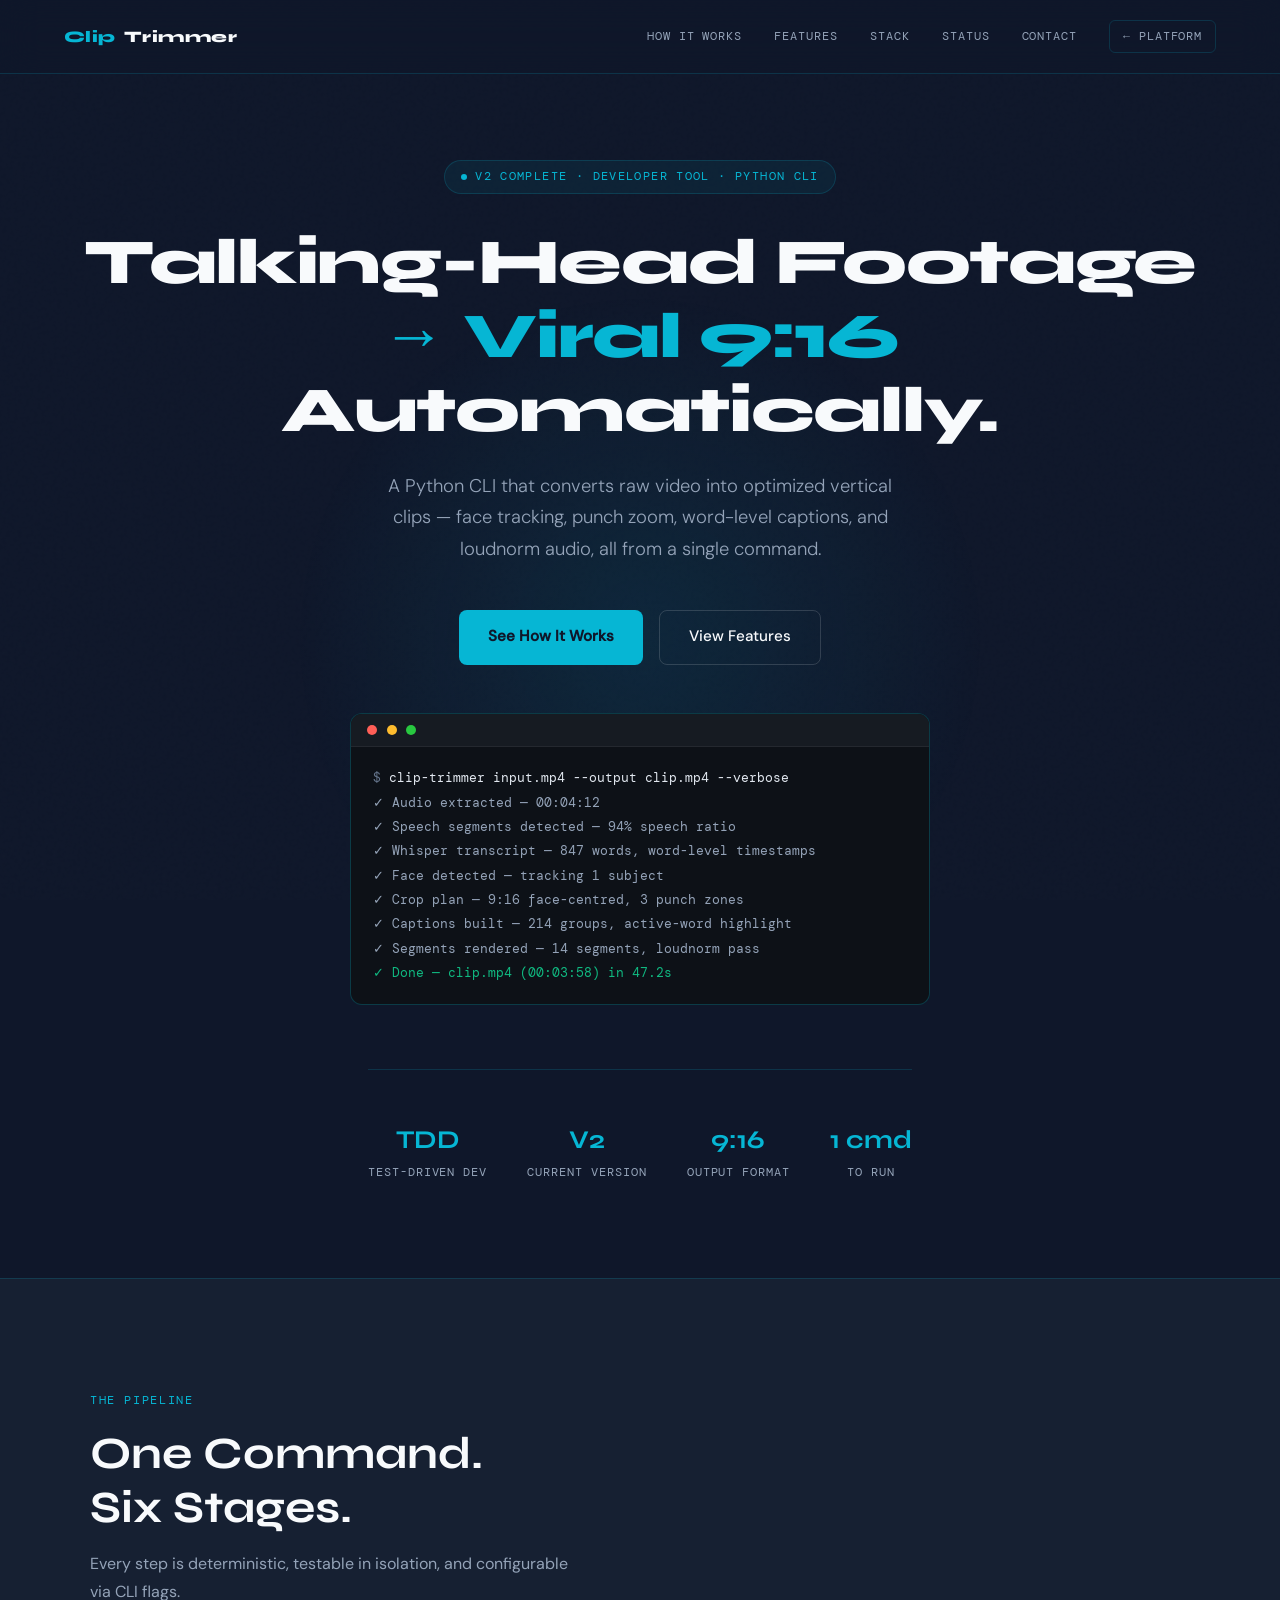
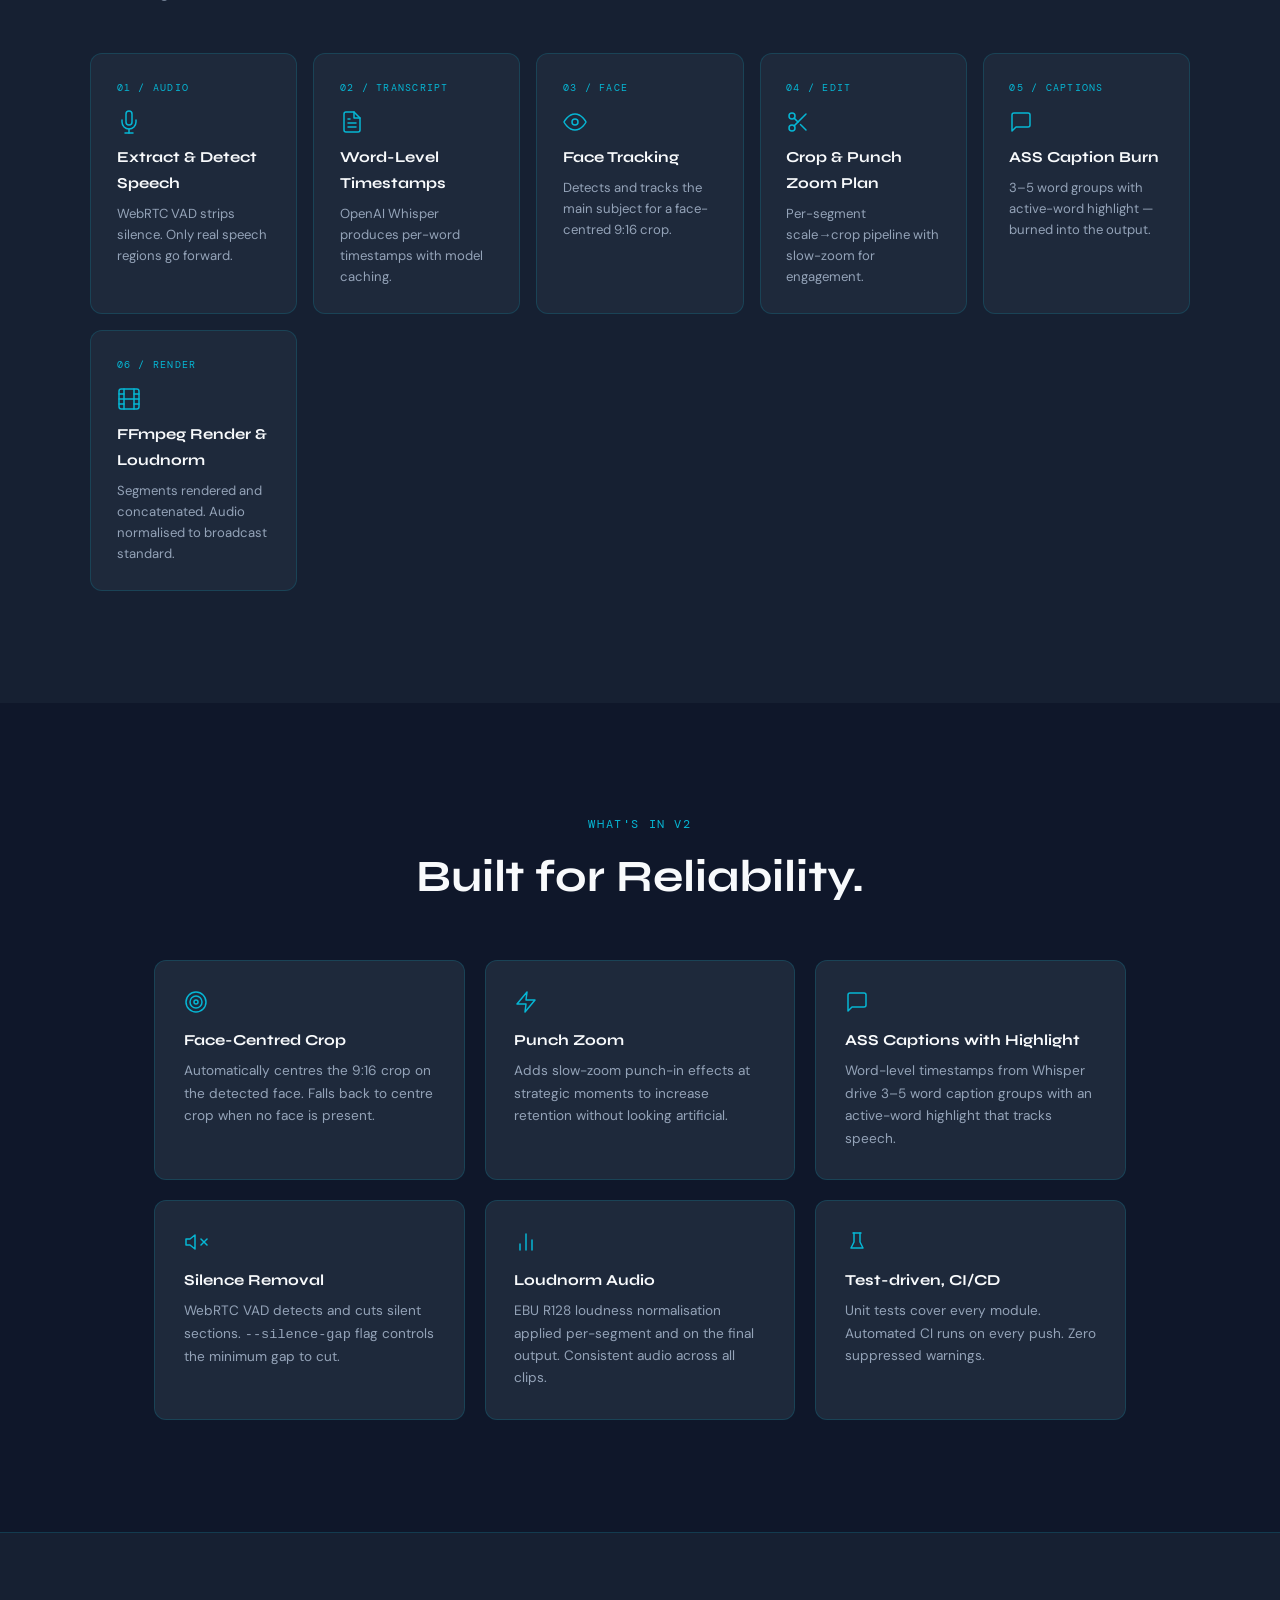
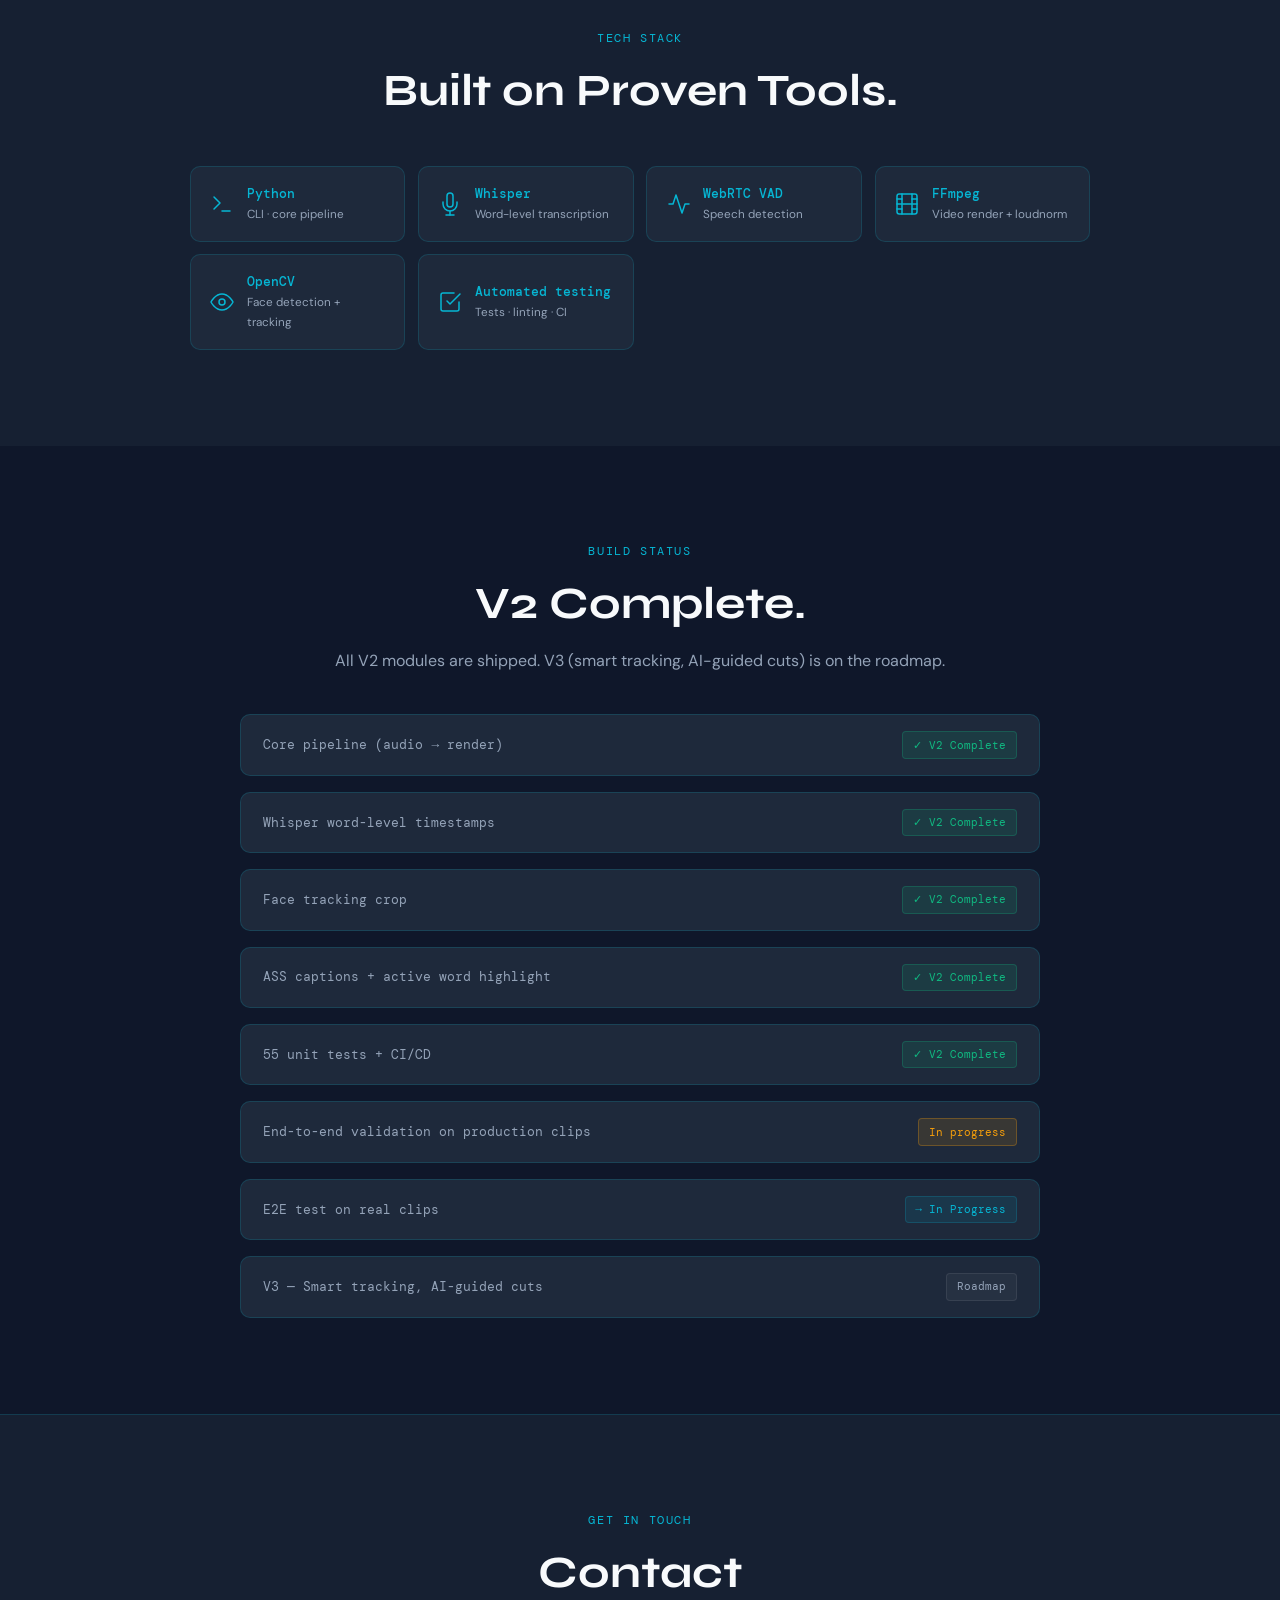
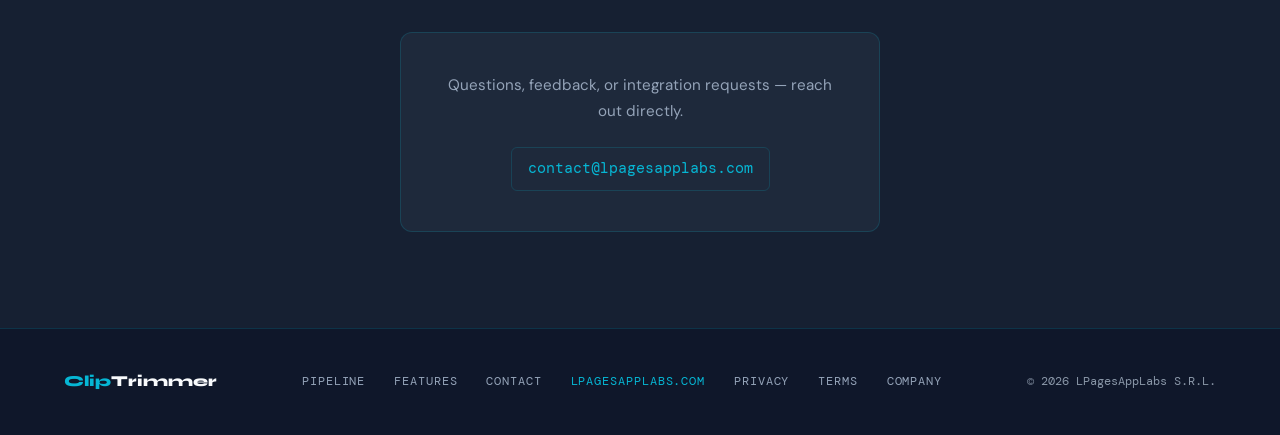
==== commit a73f0836: "Name the company, not a person, in every legal context LPAGESAPPLABS S.R.L. was registered on 2026-0" ====
--- a/public/index.html
+++ b/public/index.html
@@ -191,8 +191,9 @@
     <a href="https://lpagesapplabs.com" class="footer-platform" rel="noopener noreferrer">lpagesapplabs.com</a>
     <a href="privacy.html">Privacy</a>
     <a href="terms.html">Terms</a>
-  </div>
-  <div class="footer-copy">© 2026 LPagesAppLabs / D.Badi</div>
+    <a href="https://lpagesapplabs.com/company.html" rel="noopener noreferrer">Company</a>
+  </div>
+  <div class="footer-copy">© 2026 LPagesAppLabs S.R.L.</div>
 </footer>
 
 </body>
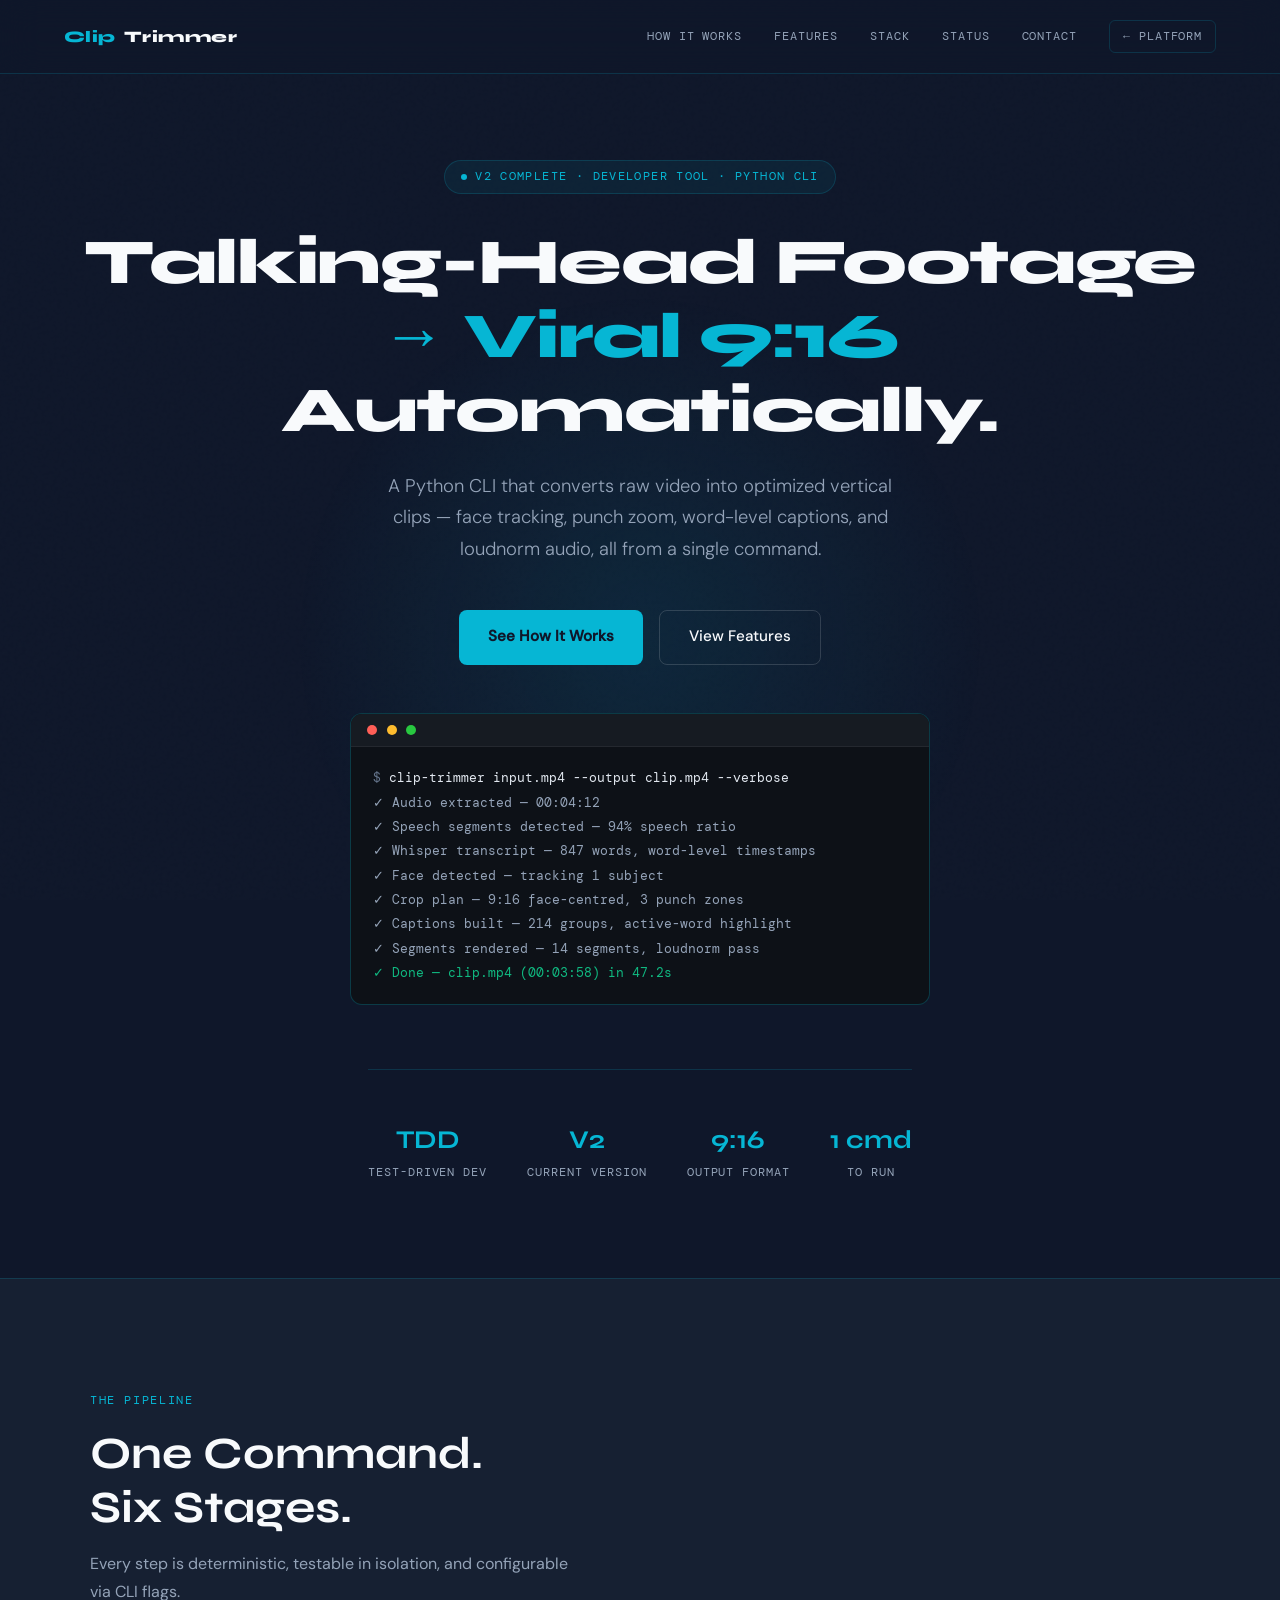
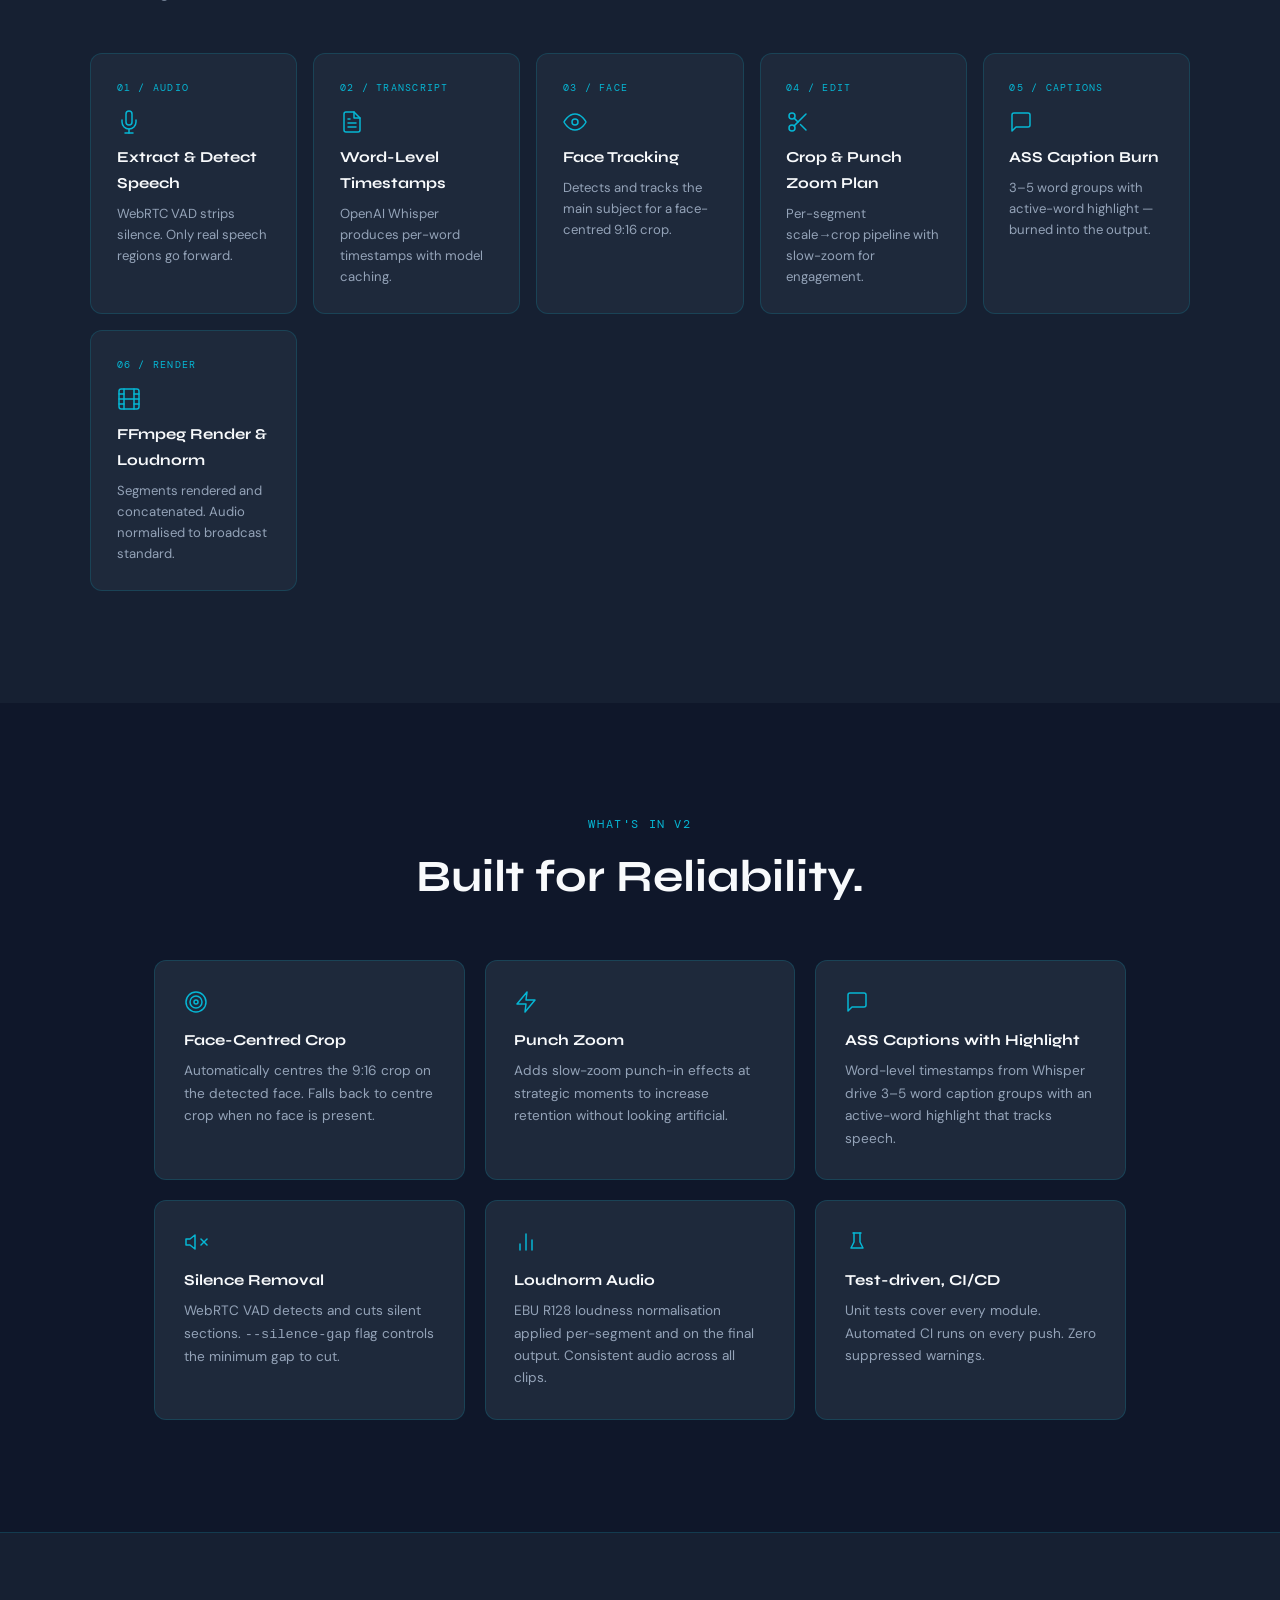
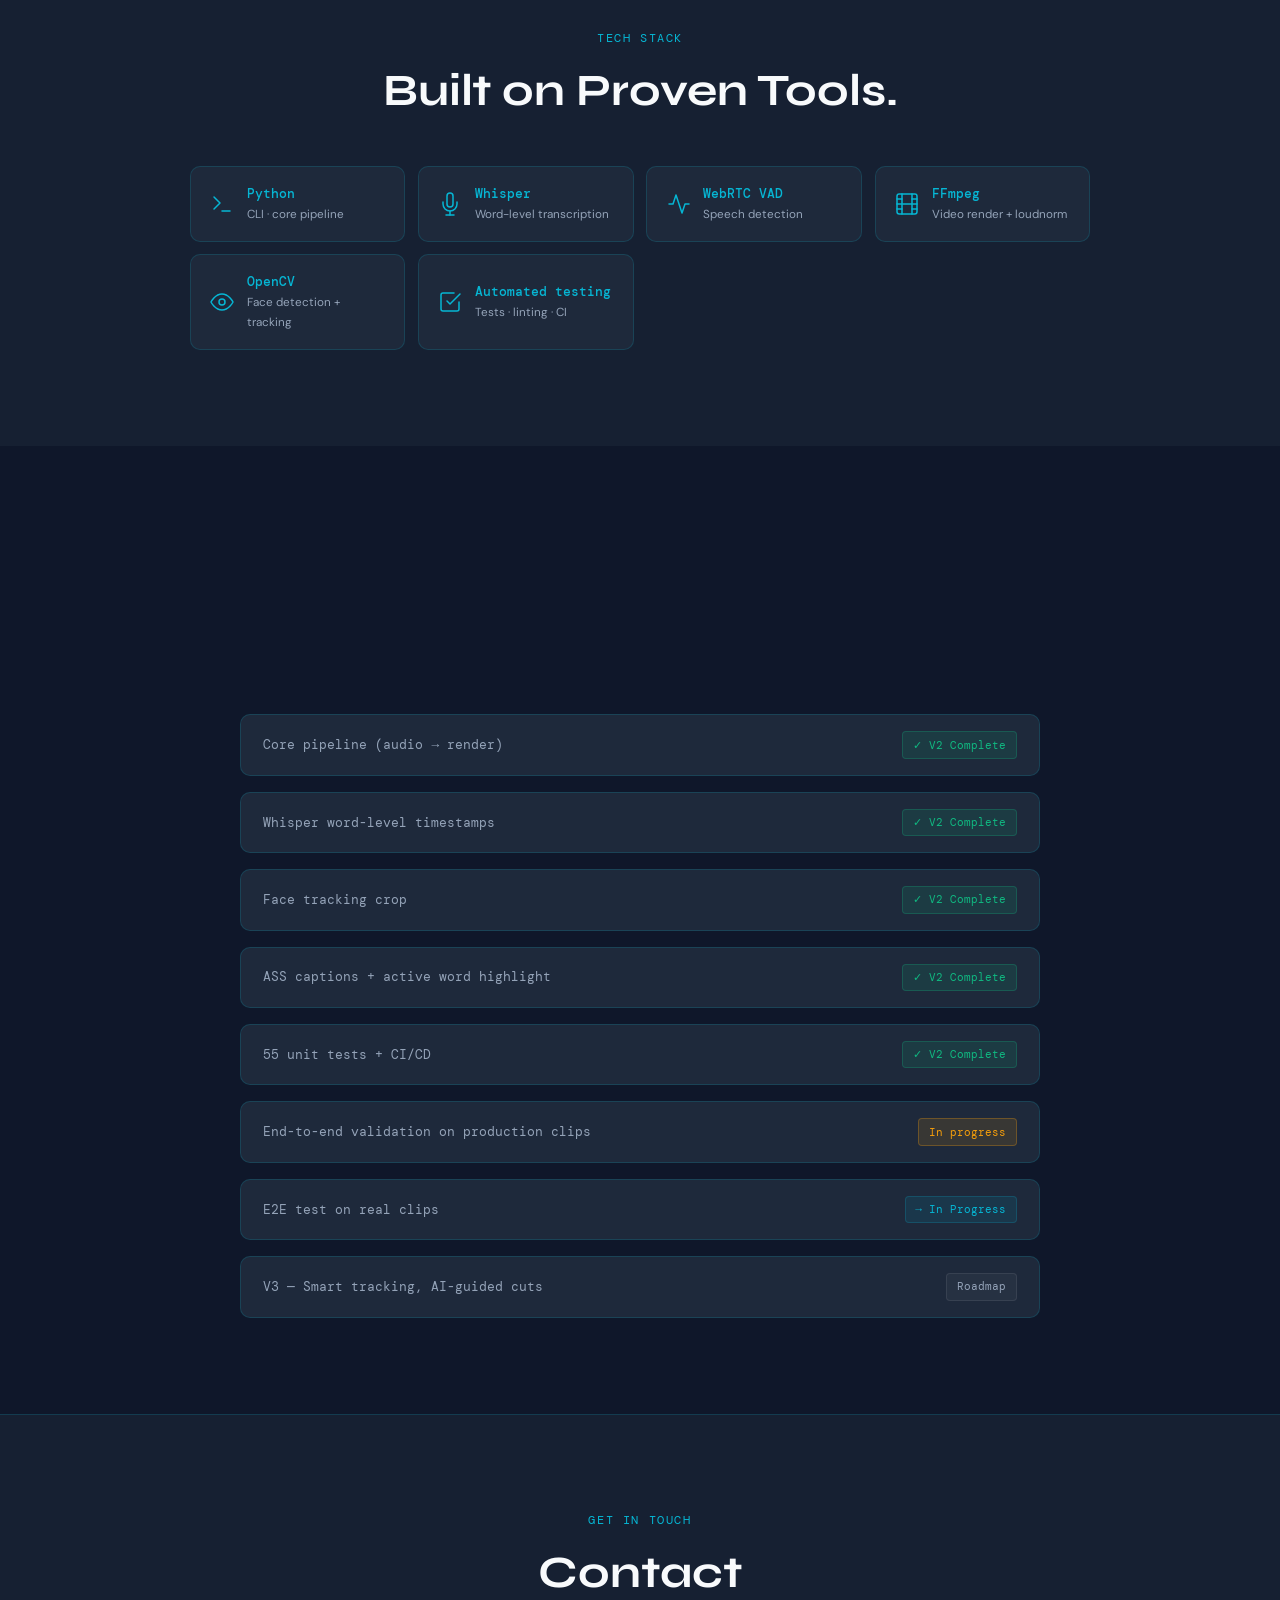
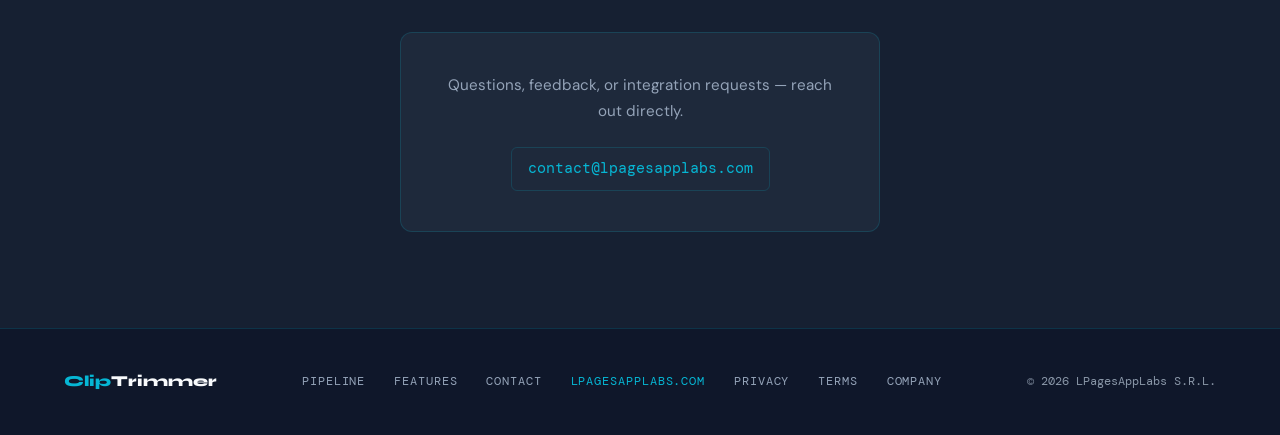
==== commit effda355: "fix: correct claims, contrast and heading order; localise the favicon Findings from the V.9 content-" ====
--- a/public/index.html
+++ b/public/index.html
@@ -9,7 +9,7 @@
   <meta name="description" content="Clip Trimmer is a Python CLI tool that automatically converts talking-head footage into optimized 9:16 vertical clips with face tracking, punch zoom, and ASS captions.">
   <link rel="canonical" href="https://clip-trimmer.lpagesapplabs.com/" />
   <meta property="og:title" content="Clip Trimmer — Viral 9:16 Video Automation" />
-  <meta property="og:description" content="Python CLI. Face crop, punch zoom, captions. V2 complete. Fully tested." />
+  <meta property="og:description" content="Python CLI. Face crop, punch zoom, captions. V2 complete, 55 unit tests; end-to-end validation in progress." />
   <meta property="og:url" content="https://clip-trimmer.lpagesapplabs.com/" />
   <meta property="og:image" content="https://lpagesapplabs.com/og-image.png" />
   <meta property="og:image:width" content="1200" />
@@ -17,11 +17,11 @@
   <meta property="og:type" content="website" />
   <meta name="twitter:card" content="summary_large_image" />
   <meta name="twitter:title" content="Clip Trimmer — Viral 9:16 Video Automation" />
-  <meta name="twitter:description" content="Python CLI. Face crop, punch zoom, captions. V2 complete. Fully tested." />
+  <meta name="twitter:description" content="Python CLI. Face crop, punch zoom, captions. V2 complete, 55 unit tests; end-to-end validation in progress." />
   <meta name="twitter:image" content="https://lpagesapplabs.com/og-image.png" />
   <meta name="theme-color" content="#0F172A">
   <meta name="robots" content="index, follow">
-  <link rel="icon" href="https://lpagesapplabs.com/logo.svg" type="image/svg+xml">
+  <link rel="icon" href="/logo.svg" type="image/svg+xml">
   <script src="main.js"></script>
   <link rel="stylesheet" href="fonts.css">
   <link rel="preload" href="fonts/syne-latin-800-normal.woff2" as="font" type="font/woff2" crossorigin>
@@ -44,15 +44,21 @@
     <a href="https://lpagesapplabs.com" class="nav-platform" rel="noopener noreferrer">← Platform</a>
     <button class="nav-hamburger" id="hamburger" aria-label="Menu" aria-expanded="false" aria-controls="navMobile"><span></span><span></span><span></span></button>
   </div>
+  <!-- Inside <nav> on purpose. nav is position:fixed, so it is the containing
+       block for this absolutely-positioned menu, which lets CSS say top:100%
+       — exactly the bar's height, whatever the logo turns out to be. As a
+       sibling it was in static flow at document y=0, behind the fixed bar and
+       off-screen once scrolled: the menu opened and nobody could see it.
+       Absolute keeps it out of the flex row, so the bar itself is unchanged. -->
+  <div class="nav-mobile" id="navMobile">
+    <a href="#pipeline">How It Works</a>
+    <a href="#features">Features</a>
+    <a href="#tech">Stack</a>
+    <a href="#status">Status</a>
+    <a href="#contact">Contact</a>
+    <a href="https://lpagesapplabs.com" rel="noopener noreferrer">← Platform</a>
+  </div>
 </nav>
-<div class="nav-mobile" id="navMobile">
-  <a href="#pipeline">How It Works</a>
-  <a href="#features">Features</a>
-  <a href="#tech">Stack</a>
-  <a href="#status">Status</a>
-  <a href="#contact">Contact</a>
-  <a href="https://lpagesapplabs.com" rel="noopener noreferrer">← Platform</a>
-</div>
 
 <main id="main-content">
 <!-- HERO -->
--- a/public/styles.css
+++ b/public/styles.css
@@ -24,9 +24,32 @@
     .nav-links a:hover { color:var(--cyan); }
     .nav-platform { font-family:'DM Mono',monospace; font-size:0.72rem; color:var(--muted); text-decoration:none; letter-spacing:0.08em; text-transform:uppercase; border:1px solid var(--border); padding:0.35rem 0.8rem; border-radius:6px; transition:all 0.2s; }
     .nav-platform:hover { color:var(--accent2); border-color:rgba(34,211,238,0.3); }
-    .nav-hamburger { display:none; flex-direction:column; gap:5px; cursor:pointer; padding:4px; background:none; border:none; }
+    /* 22px of bars in a 44x44 hit box. padding grows the button to 44x44 while
+       the negative margin gives back exactly what the padding added, so the
+       footprint in the flex row stays the 30x24 it has always been and the bar
+       height does not move — the logo is text at ~26-30px on seven of nine
+       sites, so a real 44px button would have grown every one of those bars.
+       z-index keeps the hit area above the neighbouring link where the two
+       overlap by 7px; the neighbour is ~77px wide and loses only its edge.
+       appearance/background/border are the UA reset — without them a <button>
+       renders Chrome's grey buttonface on a dark navbar, which is what the
+       root site was shipping on 2026-09-03. The other eight already reset it. */
+    .nav-hamburger { display:none; flex-direction:column; gap:5px; cursor:pointer; background: none; border: 0; appearance: none; -webkit-appearance: none; color: inherit; position: relative; z-index: 1; padding: 14px 11px; margin: -10px -7px; }
     .nav-hamburger span { display:block; width:22px; height:2px; background:var(--muted); border-radius:2px; }
-    .nav-mobile { display:none; flex-direction:column; background:rgba(15,23,42,0.97); border-top:1px solid var(--border); padding:1rem 5%; position:fixed; top:62px; left:0; right:0; z-index:99; }
+    /* top:100% is measured off <nav> itself, so it cannot disagree with the bar.
+       The six sites that positioned this menu each hardcoded a top of 58-62px
+       against bars computing to 62-71px, so every one tucked the menu's first few
+       pixels behind a blurred bar. There is no number here to go stale.
+       Requires #navMobile to be a CHILD of nav — see index.html.
+       No z-index here, deliberately. nav is position:fixed with z-index:100, so IT
+       establishes the stacking context this menu lives in and lifts the whole bar
+       above page content. Inside that context the menu is absolute at top:100% --
+       strictly below the bar -- so it overlaps no sibling and has nothing to order
+       against. Six of nine sites carried z-index:99 here until 2026-09-04; it was
+       inert on all six, left over from when this menu was a sibling of nav rather
+       than its child. Do not re-add it: if the menu ever DOES need to stack, the
+       thing to change is nav's 100, not a number on the child. */
+    .nav-mobile { display:none; flex-direction:column; background:rgba(15,23,42,0.97); border-top:1px solid var(--border); padding:1rem 5%; position: absolute; top: 100%; left: 0; right: 0; }
     .nav-mobile a { font-family:'DM Mono',monospace; font-size:0.85rem; color:var(--muted); text-decoration:none; letter-spacing:0.08em; text-transform:uppercase; padding:0.75rem 0; border-bottom:1px solid rgba(255,255,255,0.04); transition:color 0.2s; }
     .nav-mobile a:last-child { border-bottom:none; }
     .nav-mobile a:hover { color:var(--cyan); }
@@ -120,7 +143,7 @@
     #contact { padding:6rem 5%; background:var(--surface2); border-top:1px solid var(--border); text-align:center; }
     .contact-box { max-width:480px; margin:2rem auto 0; background:var(--surface); border:1px solid var(--border); border-radius:12px; padding:2.5rem; }
     .contact-box p { color:var(--muted); font-size:0.95rem; margin-bottom:1.4rem; }
-    .contact-email { display:inline-block; font-family:'DM Mono',monospace; font-size:0.95rem; color:var(--cyan); text-decoration:none; padding:0.5rem 1rem; border:1px solid var(--border); border-radius:6px; transition:border-color 0.2s; }
+    .contact-email { display:inline-block; font-family:'DM Mono',monospace; font-size:0.95rem; color:var(--cyan); text-decoration:none; padding:0.5rem 1rem; border:1px solid var(--border); border-radius:6px; transition:border-color 0.2s; overflow-wrap: anywhere; }
     .contact-email:hover { border-color:var(--cyan); }
 
     footer { padding:2.5rem 5%; border-top:1px solid var(--border); display:flex; justify-content:space-between; align-items:center; flex-wrap:wrap; gap:1rem; position:relative; z-index:1; }
@@ -215,3 +238,18 @@
 .nf-title { font-family: 'Syne', sans-serif; font-weight: 800; font-size: clamp(2rem, 5vw, 3rem); }
 .nf-body { color: var(--muted); max-width: 46ch; line-height: 1.7; }
 .nf-back { color: var(--white); }
+
+/* Contact address fit, added 2026-09-03. Measured on a 360px viewport with the
+   shipped DM Mono (0.6em advance, 25 chars at 0.95rem = 228.0px of text):
+   clip-trimmer, compress, games, milife and services had 208px of room and
+   overflowed their card by 20px, visible on both borders because an
+   inline-block cannot break at its own padding. Root cleared by 1.2px a side.
+   The cause was a missing mobile override — root and ai-crypto reduce
+   .contact-box padding below 768px; the other six kept the 2.5rem desktop
+   value. These values give +20px at 360px.
+   lockedpages is deliberately NOT here: it uses .contact-email-text on a
+   <span>, a different element with a different rule. R30 — exception, written. */
+@media (max-width: 768px) {
+  .contact-box { padding: 1.5rem; }
+  .contact-email { display: block; margin: 0.4rem 0; padding: 0.5rem 0.75rem; }
+}
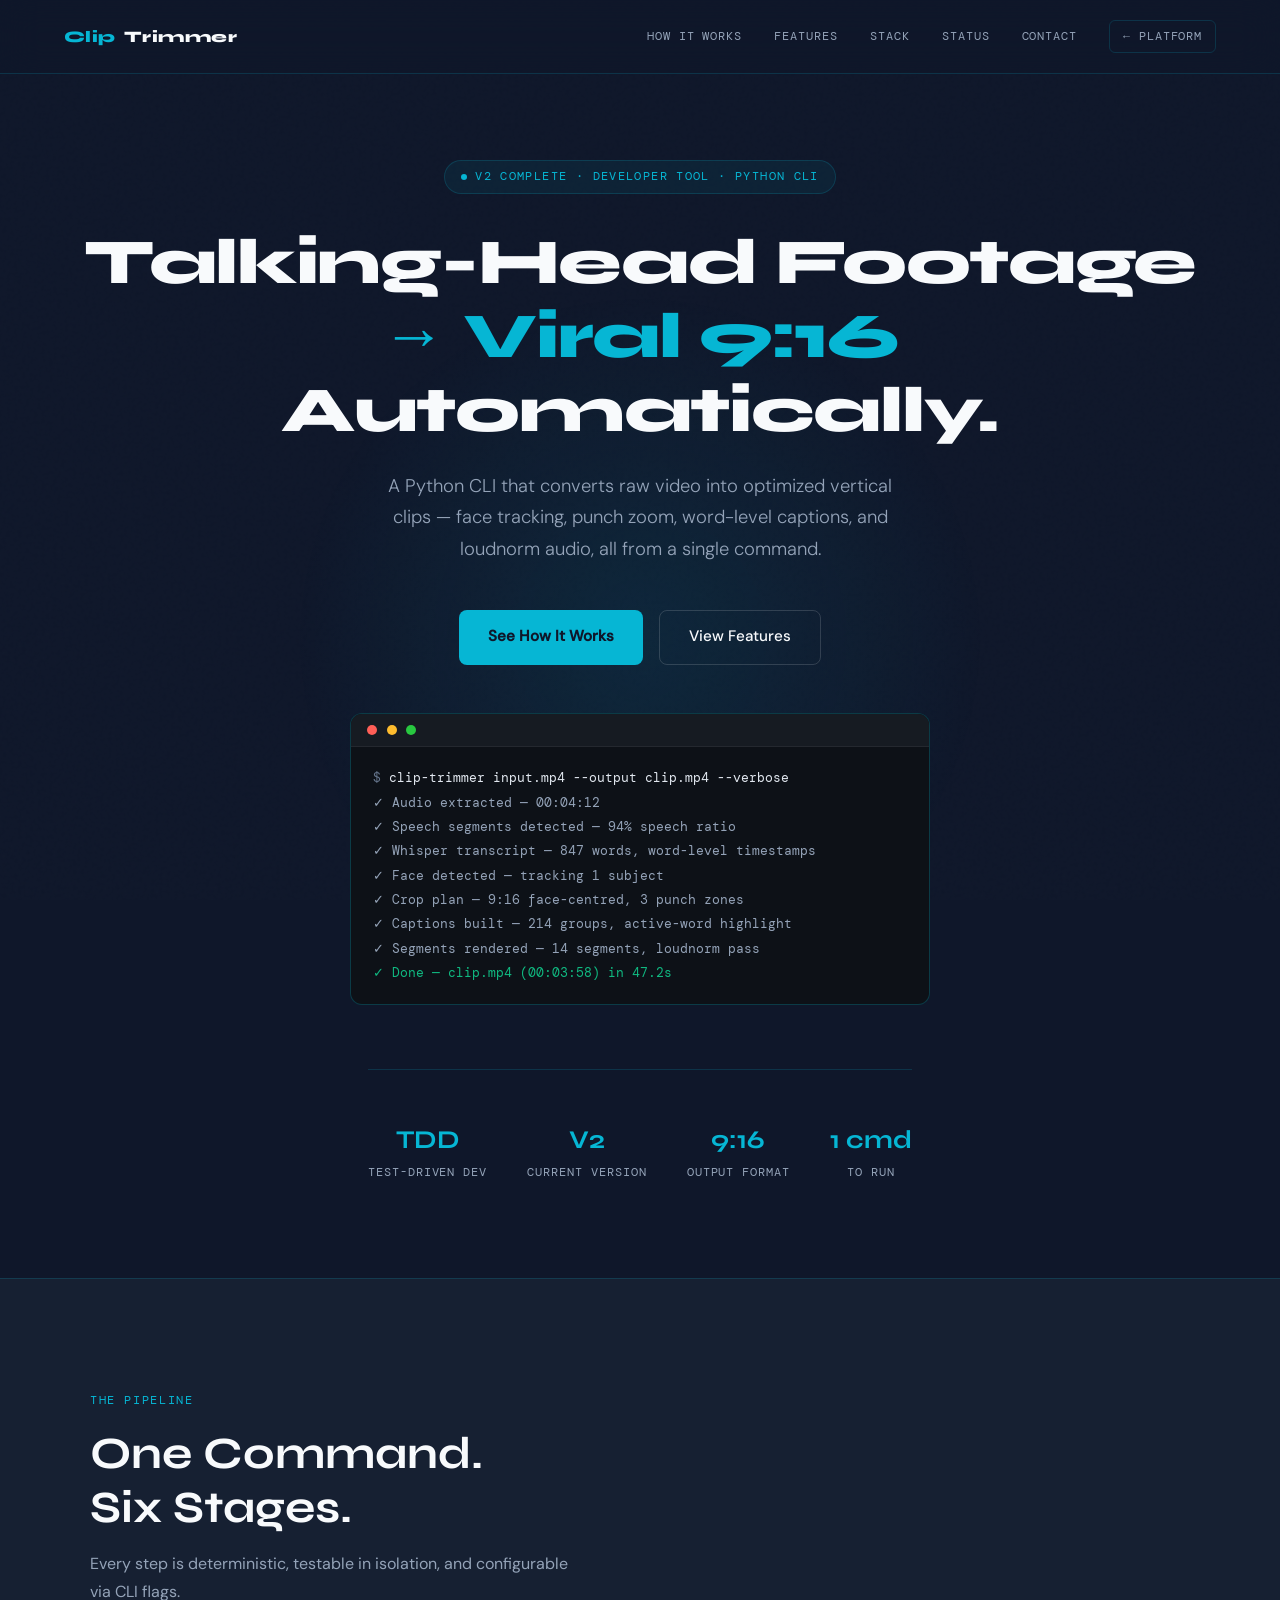
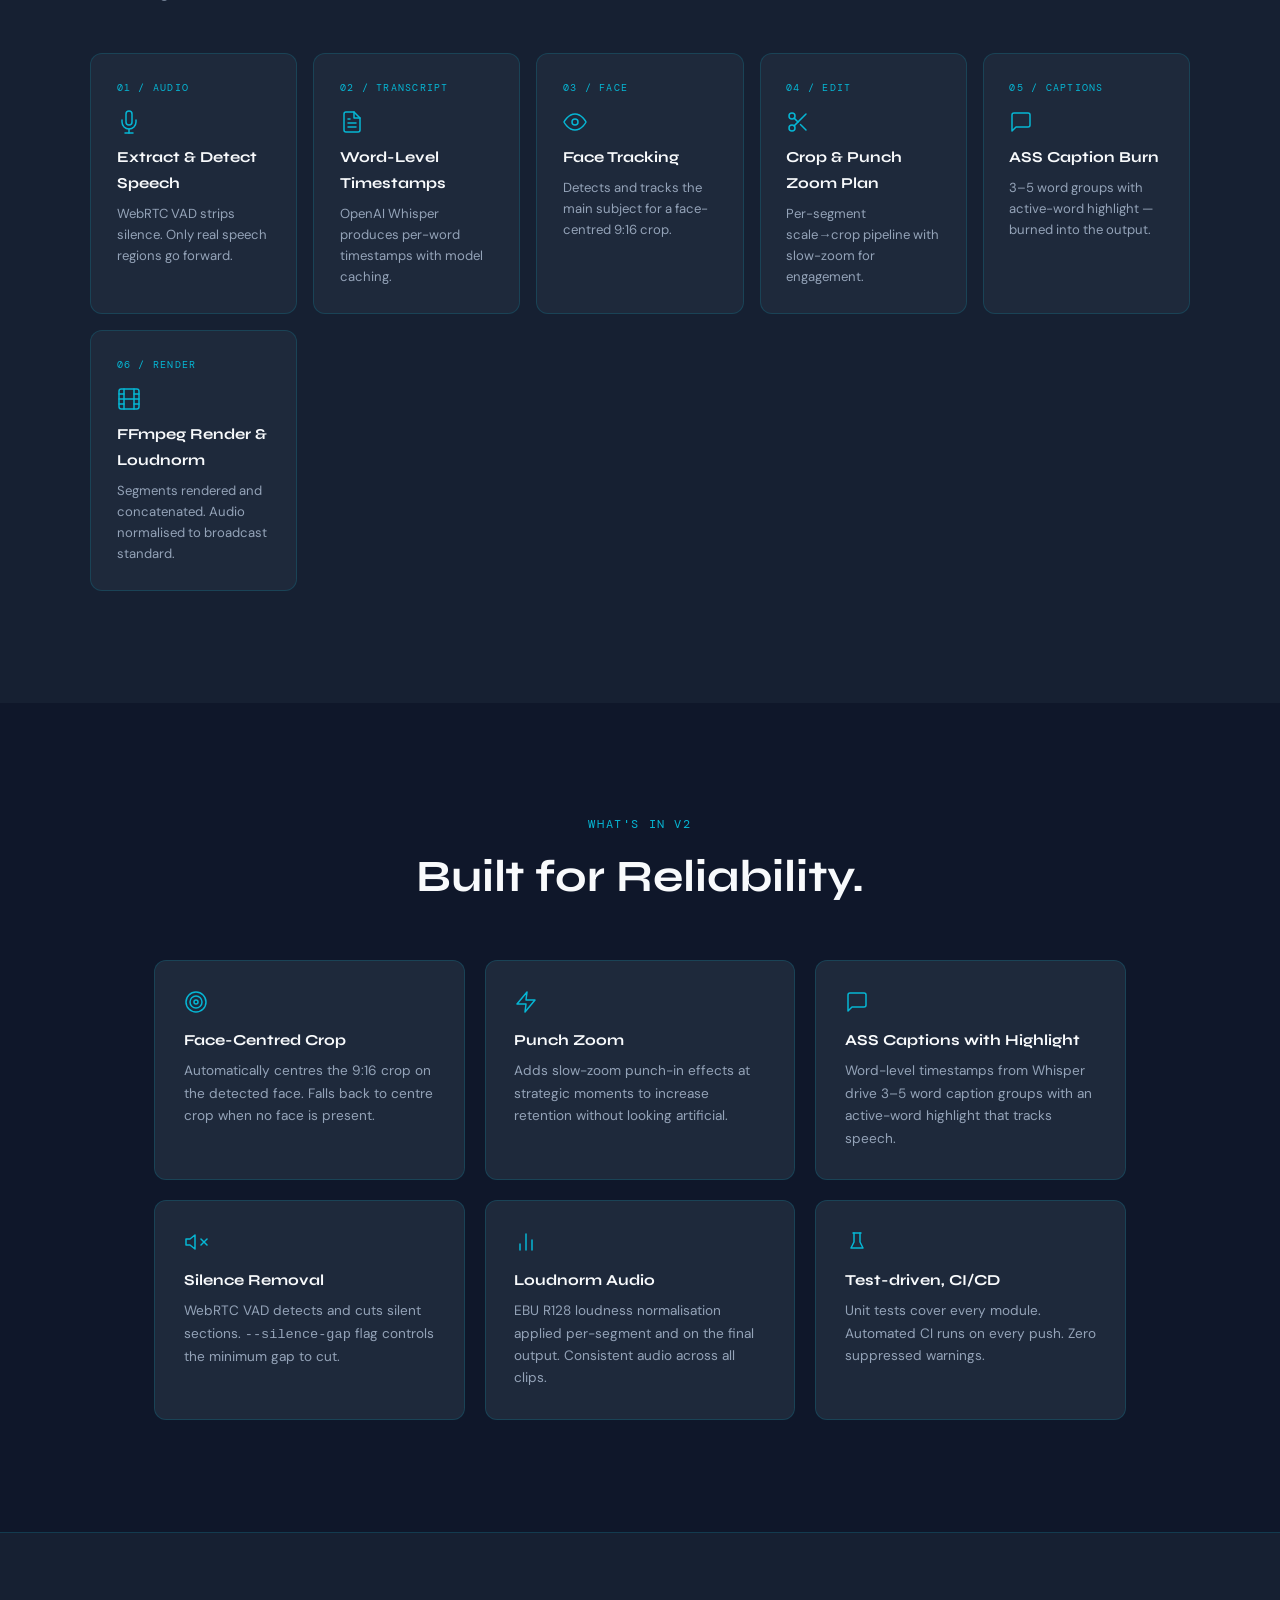
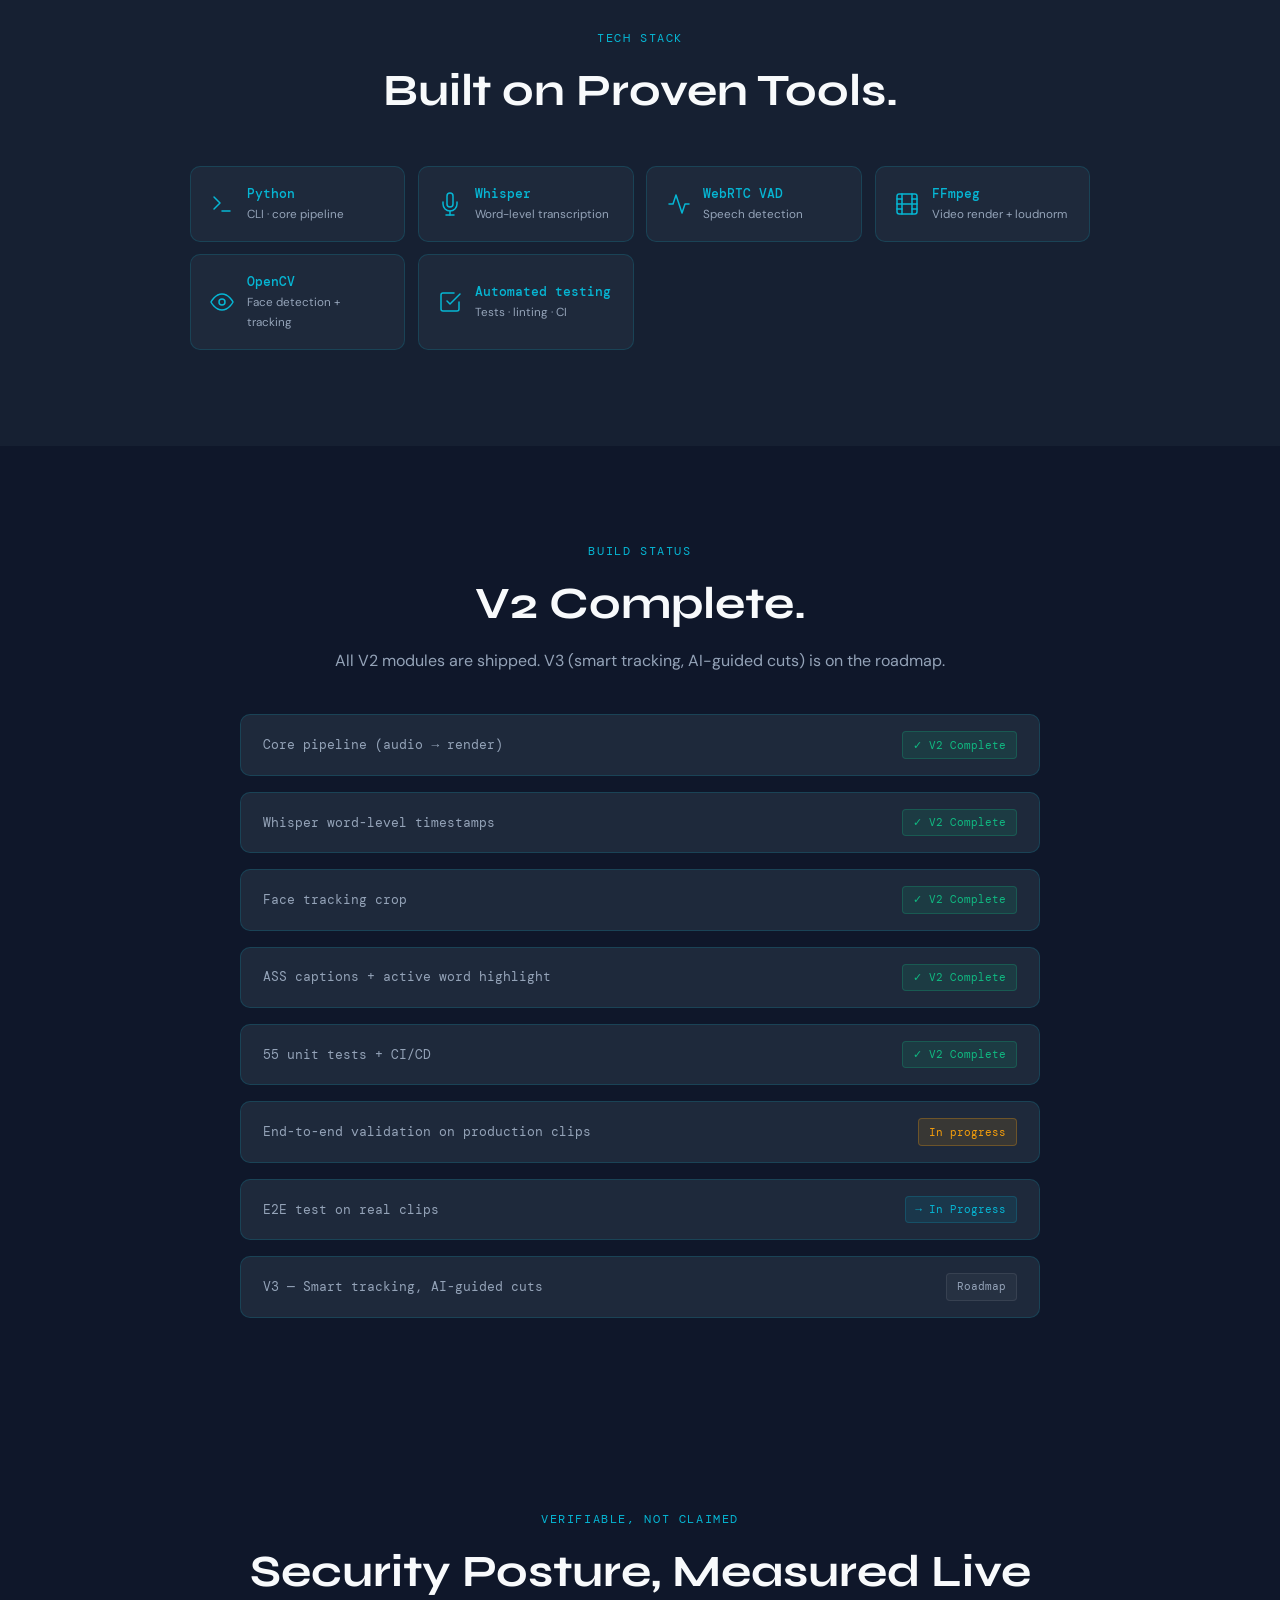
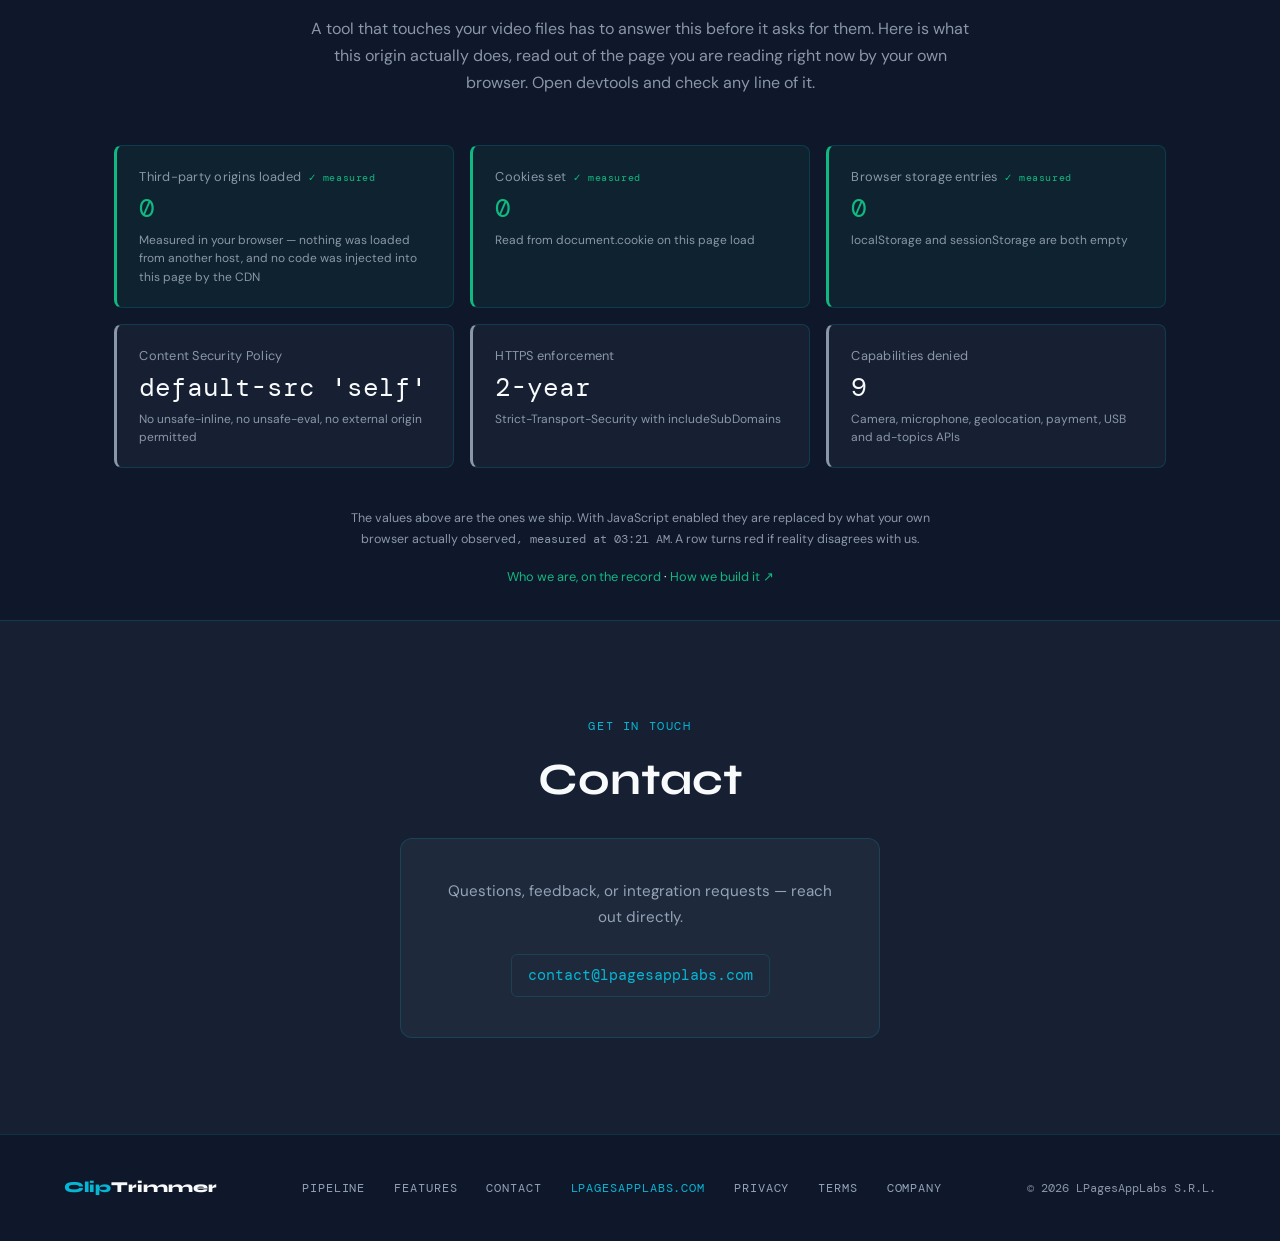
==== commit d5f34387: "Add the live security-posture panel Ships the panel that until now existed only on the apex origin. " ====
--- a/public/index.html
+++ b/public/index.html
@@ -27,6 +27,11 @@
   <link rel="preload" href="fonts/syne-latin-800-normal.woff2" as="font" type="font/woff2" crossorigin>
   <link rel="preload" href="fonts/dm-sans-latin-400-normal.woff2" as="font" type="font/woff2" crossorigin>
   <link rel="stylesheet" href="styles.css">
+  <!-- defer, deliberately. This script queries the DOM immediately on boot, and a
+       head script that runs before the body exists is what blanked all nine origins
+       on 2026-07-27. It is also progressive enhancement: the panel ships with honest
+       static values and this only ever upgrades a row to "measured". -->
+  <script src="posture.js" defer></script>
 </head>
 <body>
 <a class="skip-link" href="#main-content">Skip to main content</a>
@@ -174,6 +179,53 @@
   </div>
 </section>
 
+<!-- SECURITY POSTURE — measured live, see posture.js -->
+<section id="posture">
+  <div class="posture-header reveal">
+    <div class="section-label">Verifiable, Not Claimed</div>
+    <h2 class="section-title">Security Posture, Measured Live</h2>
+    <p>A tool that touches your video files has to answer this before it asks for them. Here is what this origin actually does, read out of the page you are reading right now by your own browser. Open devtools and check any line of it.</p>
+  </div>
+
+  <dl class="posture-grid reveal">
+    <div class="posture-row" data-posture="third-party">
+      <dt class="posture-label">Third-party origins loaded</dt>
+      <dd class="posture-value">0</dd>
+      <dd class="posture-note">No fonts, analytics or tag manager loaded from another host</dd>
+    </div>
+    <div class="posture-row" data-posture="cookies">
+      <dt class="posture-label">Cookies set</dt>
+      <dd class="posture-value">0</dd>
+      <dd class="posture-note">No consent banner, because there is nothing to consent to</dd>
+    </div>
+    <div class="posture-row" data-posture="storage">
+      <dt class="posture-label">Browser storage entries</dt>
+      <dd class="posture-value">0</dd>
+      <dd class="posture-note">Nothing written to localStorage or sessionStorage</dd>
+    </div>
+    <div class="posture-row" data-posture="csp">
+      <dt class="posture-label">Content Security Policy</dt>
+      <dd class="posture-value">default-src 'self'</dd>
+      <dd class="posture-note">No unsafe-inline, no unsafe-eval, no external origin permitted</dd>
+    </div>
+    <div class="posture-row" data-posture="hsts">
+      <dt class="posture-label">HTTPS enforcement</dt>
+      <dd class="posture-value">2-year</dd>
+      <dd class="posture-note">Strict-Transport-Security with includeSubDomains</dd>
+    </div>
+    <div class="posture-row" data-posture="permissions">
+      <dt class="posture-label">Capabilities denied</dt>
+      <dd class="posture-value">9</dd>
+      <dd class="posture-note">Camera, microphone, geolocation, payment, USB and ad-topics APIs</dd>
+    </div>
+  </dl>
+
+  <div class="posture-foot reveal">
+    <p class="posture-stamp">The values above are the ones we ship. With JavaScript enabled they are replaced by what your own browser actually observed<span class="posture-time-wrap">, measured at <span data-posture-time>—</span></span>. A row turns red if reality disagrees with us.</p>
+    <p class="posture-links"><a href="https://lpagesapplabs.com/company.html">Who we are, on the record</a> · <a href="https://blog.lpagesapplabs.com" rel="noopener noreferrer">How we build it ↗</a></p>
+  </div>
+</section>
+
 <!-- CONTACT -->
 <section id="contact">
   <div class="reveal">
--- a/public/fonts.css
+++ b/public/fonts.css
@@ -16,16 +16,6 @@
 }
 
 /* latin-ext */
-@font-face {
-  font-family: 'Syne';
-  font-style: normal;
-  font-weight: 400;
-  font-stretch: 100%;
-  font-display: swap;
-  src: url(fonts/syne-latin-ext-400-normal.woff2) format('woff2'); 
-  unicode-range: U+0100-02BA,U+02BD-02C5,U+02C7-02CC,U+02CE-02D7,U+02DD-02FF,U+0304,U+0308,U+0329,U+1D00-1DBF,U+1E00-1E9F,U+1EF2-1EFF,U+2020,U+20A0-20AB,U+20AD-20C0,U+2113,U+2C60-2C7F,U+A720-A7FF;
-}
-
 /* latin */
 @font-face {
   font-family: 'Syne';
@@ -38,16 +28,6 @@
 }
 
 /* latin-ext */
-@font-face {
-  font-family: 'Syne';
-  font-style: normal;
-  font-weight: 600;
-  font-stretch: 100%;
-  font-display: swap;
-  src: url(fonts/syne-latin-ext-600-normal.woff2) format('woff2'); 
-  unicode-range: U+0100-02BA,U+02BD-02C5,U+02C7-02CC,U+02CE-02D7,U+02DD-02FF,U+0304,U+0308,U+0329,U+1D00-1DBF,U+1E00-1E9F,U+1EF2-1EFF,U+2020,U+20A0-20AB,U+20AD-20C0,U+2113,U+2C60-2C7F,U+A720-A7FF;
-}
-
 /* latin */
 @font-face {
   font-family: 'Syne';
@@ -60,16 +40,6 @@
 }
 
 /* latin-ext */
-@font-face {
-  font-family: 'Syne';
-  font-style: normal;
-  font-weight: 700;
-  font-stretch: 100%;
-  font-display: swap;
-  src: url(fonts/syne-latin-ext-700-normal.woff2) format('woff2'); 
-  unicode-range: U+0100-02BA,U+02BD-02C5,U+02C7-02CC,U+02CE-02D7,U+02DD-02FF,U+0304,U+0308,U+0329,U+1D00-1DBF,U+1E00-1E9F,U+1EF2-1EFF,U+2020,U+20A0-20AB,U+20AD-20C0,U+2113,U+2C60-2C7F,U+A720-A7FF;
-}
-
 /* latin */
 @font-face {
   font-family: 'Syne';
@@ -82,16 +52,6 @@
 }
 
 /* latin-ext */
-@font-face {
-  font-family: 'Syne';
-  font-style: normal;
-  font-weight: 800;
-  font-stretch: 100%;
-  font-display: swap;
-  src: url(fonts/syne-latin-ext-800-normal.woff2) format('woff2'); 
-  unicode-range: U+0100-02BA,U+02BD-02C5,U+02C7-02CC,U+02CE-02D7,U+02DD-02FF,U+0304,U+0308,U+0329,U+1D00-1DBF,U+1E00-1E9F,U+1EF2-1EFF,U+2020,U+20A0-20AB,U+20AD-20C0,U+2113,U+2C60-2C7F,U+A720-A7FF;
-}
-
 /* latin */
 @font-face {
   font-family: 'DM Mono';
--- a/public/styles.css
+++ b/public/styles.css
@@ -7,6 +7,13 @@
       --cyan-glow2: rgba(6,182,212,0.07);
       --accent2: #22D3EE;
       --emerald: #10B981;
+      /* Added for the posture panel. The -aNN / -glow2 tints are their base colour
+         at 0.07, so changing a base without its tint leaves a row on the old hue.
+         Values are the apex platform's, so the panel is one design across all
+         nine origins rather than nine variants of one idea. */
+      --emerald-glow2: rgba(16,185,129,0.07);
+      --danger: #F87171;
+      --danger-a07: rgba(248,113,113,0.07);
       --white: #F8FAFC; --muted: #94A3B8; --muted-dim: #8A97A8;
       --border: rgba(6,182,212,0.18);
     }
@@ -253,3 +260,60 @@
   .contact-box { padding: 1.5rem; }
   .contact-email { display: block; margin: 0.4rem 0; padding: 0.5rem 0.75rem; }
 }
+
+/* --- SECURITY POSTURE PANEL -------------------------------------------------
+   Rows ship with static values and are upgraded to measured ones by posture.js.
+   .posture-measured is added only after a real measurement, so the "measured"
+   affordance can never appear on a value nobody checked. .posture-fail exists
+   so the panel can contradict us in public — a panel that can only ever show
+   good news is marketing, not evidence. */
+#posture { max-width: 1100px; margin: 0 auto; padding: 6rem 1.5rem 2rem; }
+.posture-header { text-align: center; margin-bottom: 3rem; }
+.posture-header p { color: var(--muted-dim); max-width: 60ch; margin: 1rem auto 0; line-height: 1.7; }
+
+.posture-grid { display: grid; grid-template-columns: repeat(auto-fit, minmax(300px, 1fr)); gap: 1rem; }
+
+.posture-row {
+  background: var(--surface2);
+  border: 1px solid var(--border);
+  border-left: 3px solid var(--muted-dim);
+  border-radius: 8px;
+  padding: 1.25rem 1.4rem;
+}
+.posture-grid dt, .posture-grid dd { margin: 0; }
+.posture-label { font-size: 0.8rem; color: var(--muted-dim); letter-spacing: 0.02em; }
+.posture-value {
+  font-family: 'DM Mono', monospace;
+  font-size: 1.6rem;
+  color: var(--white);
+  margin: 0.4rem 0 0.5rem;
+  word-break: break-word;
+}
+.posture-note { font-size: 0.75rem; color: var(--muted-dim); line-height: 1.55; }
+
+/* Measured — the only state that earns the accent colour and the tick. */
+.posture-measured { border-left-color: var(--emerald); background: var(--emerald-glow2); }
+.posture-measured .posture-value { color: var(--emerald); }
+.posture-measured .posture-label::after {
+  content: ' ✓ measured';
+  color: var(--emerald);
+  font-family: 'DM Mono', monospace;
+  font-size: 0.62rem;
+  letter-spacing: 0.06em;
+}
+/* Reality disagreed with the shipped value. Deliberately loud. */
+.posture-fail { border-left-color: var(--danger); background: var(--danger-a07); }
+.posture-fail .posture-value { color: var(--danger); }
+.posture-fail .posture-label::after { content: ' ✕ failed'; color: var(--danger); }
+
+.posture-foot { margin-top: 2.5rem; text-align: center; }
+.posture-stamp { font-size: 0.78rem; color: var(--muted-dim); max-width: 68ch; margin: 0 auto; line-height: 1.7; }
+.posture-time-wrap { font-family: 'DM Mono', monospace; }
+.posture-links { margin-top: 1rem; font-size: 0.8rem; }
+.posture-links a { color: var(--emerald); text-decoration: none; border-bottom: 1px solid transparent; }
+.posture-links a:hover, .posture-links a:focus-visible { border-bottom-color: var(--emerald); }
+
+@media (max-width: 640px) {
+  #posture { padding-top: 4rem; }
+  .posture-value { font-size: 1.3rem; }
+}
